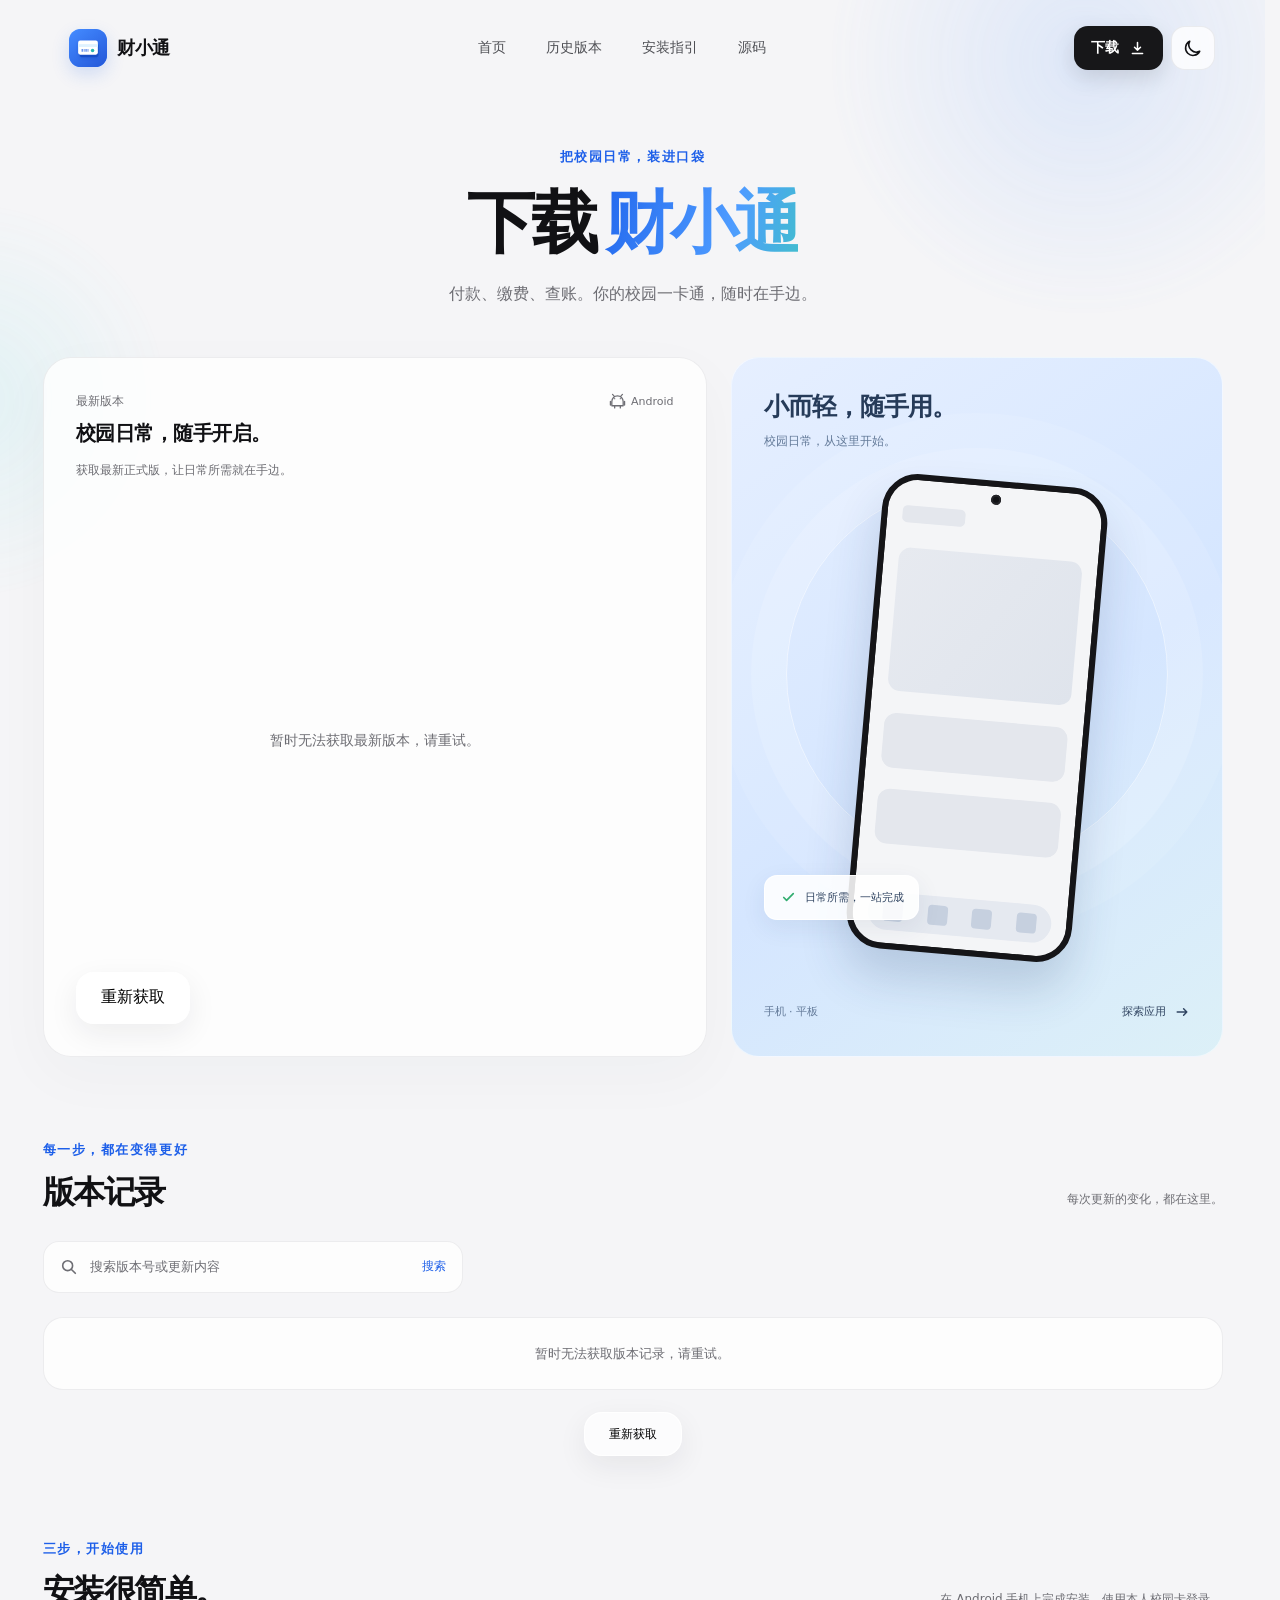
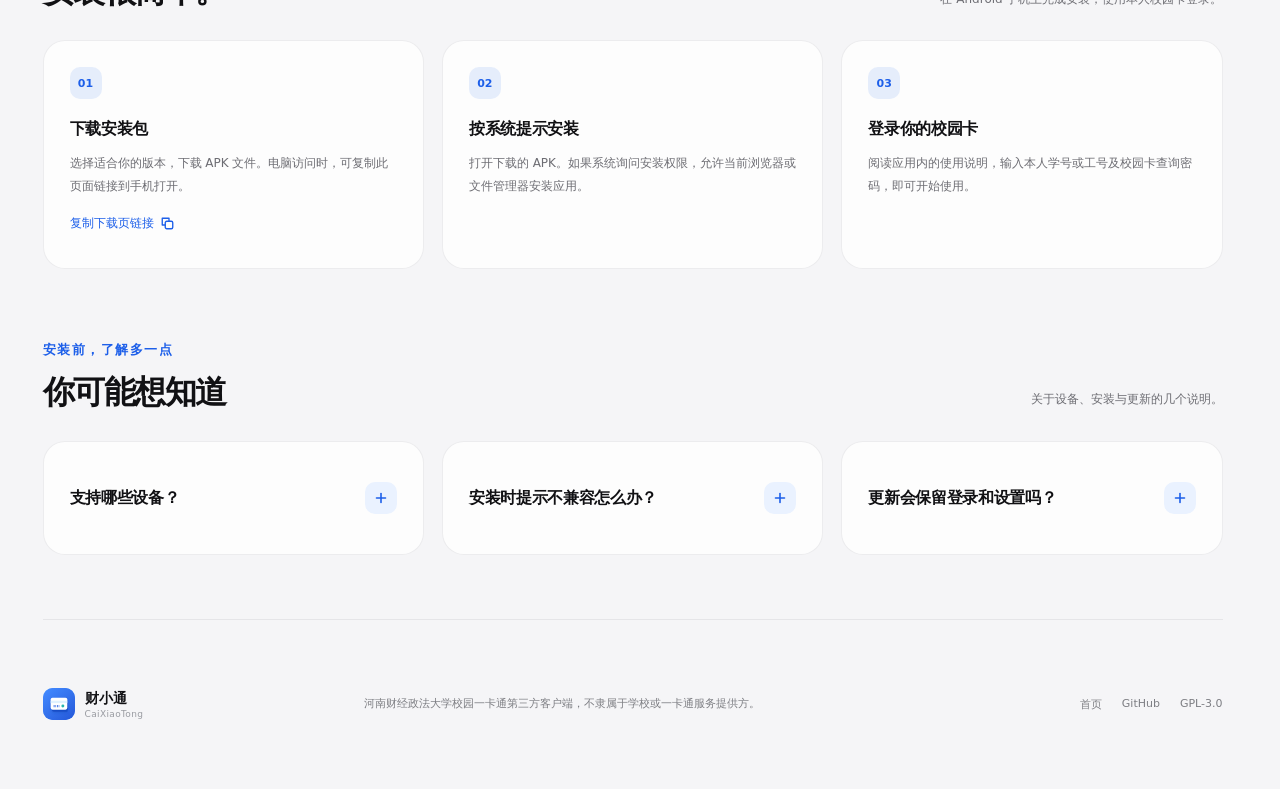
==== download.html @ ae25d536 "feat(website): 添加正式版下载页与版本记录并完善页面过渡" ====
<!doctype html>
<html lang="zh-CN">
<head>
  <meta charset="UTF-8">
  <meta name="viewport" content="width=device-width, initial-scale=1.0">
  <meta name="theme-color" content="#f5f5f7">
  <meta name="description" content="下载财小通 Android 客户端，查看最新版本、更新说明与历史安装包。">
  <meta name="release-api" content="https://api.303889.xyz">
  <title>下载财小通 · 校园生活，一触即达</title>
  <link rel="icon" href="assets/logo.svg" type="image/svg+xml">
  <script src="site-theme.js"></script>
  <link rel="stylesheet" href="styles.css">
  <link rel="stylesheet" href="download.css">
  <script src="media-ready.js" defer></script>
  <script src="script.js" defer></script>
  <script src="download.js" defer></script>
</head>
<body class="download-page">
  <a class="skip-link" href="#main">跳到主要内容</a>
  <div class="ambient" aria-hidden="true"><span class="ambient__orb ambient__orb--blue"></span><span class="ambient__orb ambient__orb--cyan"></span></div>
  <header class="site-header" data-header>
    <div class="nav-backdrop" data-nav-backdrop aria-hidden="true"></div>
    <nav class="nav shell" aria-label="主导航">
      <a class="brand" href="index.html" aria-label="财小通首页"><span class="media-logo" style="--logo-size: 38px"><img data-media-image src="assets/logo.svg" width="38" height="38" alt=""></span><span>财小通</span></a>
      <div class="nav__links" id="nav-links" aria-label="页面导航">
        <a href="index.html">首页</a>
        <a href="#history">历史版本</a>
        <a href="#install">安装指引</a>
        <a href="https://github.com/Mercury000/HUEL-yktwx" target="_blank" rel="noreferrer">源码</a>
      </div>
      <div class="nav__actions">
        <a class="button button--compact button--dark" href="#latest" aria-current="page">下载<svg viewBox="0 0 20 20" aria-hidden="true"><path d="M10 3v9m0 0 3.5-3.5M10 12 6.5 8.5M4 16h12"/></svg></a>
        <button class="theme-toggle" type="button" data-site-theme aria-label="切换深色模式" title="切换深色模式"><svg class="theme-toggle__moon" viewBox="0 0 24 24" aria-hidden="true"><path d="M20.2 15.2A8.5 8.5 0 0 1 8.8 3.8 8.5 8.5 0 1 0 20.2 15.2Z"/></svg><svg class="theme-toggle__sun" viewBox="0 0 24 24" aria-hidden="true"><circle cx="12" cy="12" r="4"/><path d="M12 2v2m0 16v2M2 12h2m16 0h2M5 5l1.4 1.4m11.2 11.2L19 19M5 19l1.4-1.4M17.6 6.4 19 5"/></svg></button>
        <button class="nav__toggle" type="button" aria-label="打开导航" aria-expanded="false" aria-controls="nav-links" data-nav-toggle><svg viewBox="0 0 24 24" aria-hidden="true"><path class="nav__toggle-line nav__toggle-line--top" d="M5 8h14"/><path class="nav__toggle-line nav__toggle-line--bottom" d="M5 16h14"/></svg></button>
      </div>
    </nav>
  </header>
  <main class="shell download-main" id="main">
    <section class="download-intro" aria-labelledby="page-title">
      <span class="kicker reveal">把校园日常，装进口袋</span>
      <h1 class="reveal reveal--delay-1" id="page-title">下载<span>财小通</span></h1>
      <p class="reveal reveal--delay-2">付款、缴费、查账。你的校园一卡通，随时在手边。</p>
    </section>
    <section class="download-hero" id="latest" aria-label="最新版本下载">
      <div class="release-card reveal reveal--delay-3">
        <div class="release-card__heading"><div><span class="section-label">最新版本</span><h2>校园日常，随手开启。</h2></div><span class="platform-label"><svg viewBox="0 0 24 24" aria-hidden="true"><path d="m7 4-2-2m12 2 2-2M4 12a8 8 0 0 1 16 0v6H4zM8 18v3m8-3v3M2 12v5m20-5v5"/><path d="M8 8h.01M16 8h.01"/></svg>Android</span></div>
        <p class="release-intro">获取最新正式版，让日常所需就在手边。</p>
        <div data-latest-state class="release-state" role="status"><span class="loading-dot" aria-hidden="true"></span>正在获取最新版本…</div>
        <button class="button button--ghost" type="button" data-latest-retry hidden>重新获取</button>
        <div data-latest-content hidden>
          <div class="release-identity"><img src="assets/logo.svg" width="56" height="56" alt=""><div><h3>财小通 <span data-version></span></h3><p data-release-name></p></div><span class="release-badge" data-release-badge>正式版</span></div>
          <dl class="release-meta"><div><dt>更新日期</dt><dd data-published></dd></div><div><dt>系统要求</dt><dd data-system></dd></div><div><dt>安装包大小</dt><dd data-size></dd></div></dl>
          <div class="asset-picker" data-asset-picker hidden><label for="asset-select">选择安装包</label><select id="asset-select" data-asset-select></select></div>
          <a class="button button--primary download-primary" data-download-link><svg viewBox="0 0 24 24" aria-hidden="true"><path d="M12 3v12m0 0 4.5-4.5M12 15l-4.5-4.5M5 20h14"/></svg><span data-download-label>下载 Android 安装包</span><span class="download-primary__format">APK</span></a>
          <p class="download-filename" data-filename></p>
          <p class="device-hint" data-device-hint hidden></p>
          <details class="package-details"><summary>安装包详情与校验</summary><dl class="package-meta"><div><dt>支持架构</dt><dd data-abis></dd></div><div><dt>应用包名</dt><dd data-package></dd></div><div><dt>SHA-256</dt><dd><code data-sha></code><button class="text-button" type="button" data-copy-sha>复制校验值</button></dd></div></dl></details>
          <details class="latest-notes"><summary>本次更新了什么<span>查看更新说明<svg viewBox="0 0 20 20" aria-hidden="true"><path d="m6 8 4 4 4-4"/></svg></span></summary><div class="release-notes" data-latest-notes></div></details>
        </div>
        <noscript><p>请启用 JavaScript 以获取实时版本和安装包。</p></noscript>
      </div>
      <aside class="download-visual reveal reveal--delay-2" aria-label="财小通应用预览">
        <div class="download-visual__copy"><span>小而轻，随手用。</span><p>校园日常，从这里开始。</p></div>
        <div class="download-phone-wrap"><div class="phone download-phone"><div class="screen-skeleton" aria-hidden="true"><i></i><i></i><i></i><i></i><span><b></b><b></b><b></b><b></b></span></div><div class="phone__speaker" aria-hidden="true"></div><picture data-theme-picture><source media="(prefers-color-scheme: dark)" srcset="assets/payment-dark.webp 480w, assets/payment-dark@2x.webp 960w" sizes="238px"><img data-media-image src="assets/payment-light.webp" srcset="assets/payment-light.webp 480w, assets/payment-light@2x.webp 960w" sizes="238px" width="480" height="1041" alt="财小通付款页面" fetchpriority="high"></picture></div><span class="visual-chip"><svg viewBox="0 0 20 20" aria-hidden="true"><path d="m5 10 3 3 7-7"/></svg>日常所需，一站完成</span></div>
        <div class="download-visual__footer"><span>手机 · 平板</span><a href="index.html#experience">探索应用<svg viewBox="0 0 20 20" aria-hidden="true"><path d="M4 10h12m-4-4 4 4-4 4"/></svg></a></div>
      </aside>
    </section>
    <section class="history-section" id="history" aria-labelledby="history-title">
      <div class="download-section-heading reveal"><div><span class="kicker">每一步，都在变得更好</span><h2 id="history-title">版本记录</h2></div><p>每次更新的变化，都在这里。</p></div>
      <form class="history-toolbar reveal reveal--delay-1" data-search-form role="search" aria-label="搜索历史版本"><div class="history-search"><svg viewBox="0 0 20 20" aria-hidden="true"><circle cx="8.5" cy="8.5" r="5.5"/><path d="m13 13 4 4"/></svg><input type="search" name="q" data-search maxlength="100" aria-label="搜索版本号或更新内容" placeholder="搜索版本号或更新内容" autocomplete="off"><button class="text-button" type="submit">搜索</button></div><span class="history-caption" data-history-total></span></form>
      <p class="history-status" data-history-status role="status">正在获取版本记录…</p>
      <div class="release-list" data-release-list aria-busy="true"></div>
      <div class="history-actions"><button class="button button--ghost" type="button" data-history-retry hidden>重新获取</button><button class="button button--ghost" type="button" data-load-more hidden>加载更多版本<svg viewBox="0 0 20 20" aria-hidden="true"><path d="m6 8 4 4 4-4"/></svg></button></div>
    </section>
    <section class="install-section" id="install" aria-labelledby="install-title">
      <div class="download-section-heading reveal"><div><span class="kicker">三步，开始使用</span><h2 id="install-title">安装很简单。</h2></div><p>在 Android 手机上完成安装，使用本人校园卡登录。</p></div>
      <div class="install-grid"><article class="reveal"><span class="step-number">01</span><h3>下载安装包</h3><p>选择适合你的版本，下载 APK 文件。电脑访问时，可复制此页面链接到手机打开。</p><button class="text-button" type="button" data-copy-page>复制下载页链接<svg viewBox="0 0 20 20" aria-hidden="true"><rect x="7" y="7" width="10" height="10" rx="2"/><path d="M12 7V3H3v9h4"/></svg></button></article><article class="reveal reveal--delay-1"><span class="step-number">02</span><h3>按系统提示安装</h3><p>打开下载的 APK。如果系统询问安装权限，允许当前浏览器或文件管理器安装应用。</p></article><article class="reveal reveal--delay-2"><span class="step-number">03</span><h3>登录你的校园卡</h3><p>阅读应用内的使用说明，输入本人学号或工号及校园卡查询密码，即可开始使用。</p></article></div>
    </section>
    <section class="faq-section" aria-labelledby="faq-title">
      <div class="download-section-heading reveal"><div><span class="kicker">安装前，了解多一点</span><h2 id="faq-title">你可能想知道</h2></div><p>关于设备、安装与更新的几个说明。</p></div>
      <div class="faq-list">
        <details><summary><span>支持哪些设备？</span><svg viewBox="0 0 20 20" aria-hidden="true"><path d="M5 10h10"/><path class="faq-plus" d="M10 5v10"/></svg></summary><p>财小通支持 Android 手机和平板。请确认设备满足下载卡片中的系统要求；iPhone 和 iPad 无法安装 APK。</p></details>
        <details><summary><span>安装时提示不兼容怎么办？</span><svg viewBox="0 0 20 20" aria-hidden="true"><path d="M5 10h10"/><path class="faq-plus" d="M10 5v10"/></svg></summary><p>检查手机的 Android 版本是否达到安装包的系统要求。多个安装包时，也需要选择支持设备架构的文件。</p></details>
        <details><summary><span>更新会保留登录和设置吗？</span><svg viewBox="0 0 20 20" aria-hidden="true"><path d="M5 10h10"/><path class="faq-plus" d="M10 5v10"/></svg></summary><p>使用相同包名、相同签名的新版安装包覆盖安装，通常会保留应用数据。安装旧版本可能被系统阻止，建议优先使用最新版；卸载会清除本机应用数据。</p></details>
      </div>
    </section>
    <p class="download-feedback" data-feedback role="status" aria-live="polite"></p>
  </main>
  <footer class="footer shell"><div class="footer__brand"><span class="media-logo" style="--logo-size: 32px"><img data-media-image src="assets/logo.svg" width="32" height="32" alt=""></span><div><strong>财小通</strong><small>CaiXiaoTong</small></div></div><p>河南财经政法大学校园一卡通第三方客户端，不隶属于学校或一卡通服务提供方。</p><div class="footer__links"><a href="index.html">首页</a><a href="https://github.com/Mercury000/HUEL-yktwx">GitHub</a><a href="https://github.com/Mercury000/HUEL-yktwx/blob/main/LICENSE">GPL-3.0</a></div></footer>
</body>
</html>
---- styles.css ----
:root {
  color-scheme: light;
  --blue: #3482ff;
  --blue-deep: #1d5fe9;
  --cyan: #58d5e7;
  --ink: #111114;
  --muted: #6d6d73;
  --surface: rgba(255, 255, 255, 0.78);
  --line: rgba(20, 24, 34, 0.07);
  --page: #f5f5f7;
  --ease: cubic-bezier(.16, 1, .3, 1);
  --spring: cubic-bezier(.34, 1.56, .64, 1);
}

* { box-sizing: border-box; }
html { scroll-behavior: smooth; scroll-padding-top: 100px; overflow-x: clip; scrollbar-gutter: stable; }
body {
  margin: 0;
  min-width: 320px;
  overflow-x: clip;
  -webkit-text-size-adjust: 100%;
  text-size-adjust: 100%;
  background: var(--page);
  color: var(--ink);
  font-family: "MiSans", "HarmonyOS Sans SC", "PingFang SC", "Microsoft YaHei", system-ui, sans-serif;
  -webkit-font-smoothing: antialiased;
}
button, a { -webkit-tap-highlight-color: transparent; }
a { color: inherit; text-decoration: none; }
img { display: block; max-width: 100%; }
[data-media-image] { opacity: 0; }
[data-media-image].is-ready { opacity: 1; transition: opacity .22s ease-out; }
.media-logo { position: relative; display: block; flex: 0 0 auto; width: var(--logo-size); height: var(--logo-size); border-radius: 30%; background: linear-gradient(145deg, #62a4ff, #2565ec); }
.media-logo::before { content: ""; position: absolute; inset: 29% 20%; border-radius: 14%; background: #ffffffc9; }
.media-logo img { position: relative; width: 100%; height: 100%; border-radius: inherit; }
.screen-skeleton { position: absolute; inset: 0; display: flex; flex-direction: column; gap: 5%; padding: 12% 7% 6%; background: #f4f5f7; pointer-events: none; }
.screen-skeleton > i { flex: 0 0 13%; border-radius: 12px; background: #e4e7ed; }
.screen-skeleton > i:first-child { flex-basis: 4%; width: 34%; margin-bottom: 2%; border-radius: 5px; }
.screen-skeleton > i:nth-child(2) { flex-basis: 34%; background: linear-gradient(125deg, #e7eaf0, #dfe4ec); }
.screen-skeleton > span { display: flex; align-items: center; justify-content: space-around; flex: 0 0 7%; gap: 8%; margin-top: auto; padding: 5%; border-radius: 999px; background: #e5e9f0; }
.screen-skeleton b { display: block; width: 12%; aspect-ratio: 1; border-radius: 4px; background: #c6d0df; }
.phone img, .phone picture, .theme-preview > img { position: relative; }
.theme-preview { overflow: hidden; }
.theme-preview > .screen-skeleton { inset: 5px; border-radius: 22px; }
svg { fill: none; stroke: currentColor; stroke-width: 1.8; stroke-linecap: round; stroke-linejoin: round; }
:focus-visible { outline: 3px solid rgba(52,130,255,.38); outline-offset: 4px; }

.skip-link {
  position: fixed;
  top: 10px;
  left: 10px;
  z-index: 1000;
  padding: 10px 16px;
  border-radius: 14px;
  background: #111;
  color: #fff;
  transform: translateY(-160%);
  transition: transform .25s var(--ease);
}
.skip-link:focus { transform: translateY(0); }
.shell { width: min(1180px, calc(100% - 48px)); margin-inline: auto; }

.ambient { position: absolute; inset: 0 0 auto; height: 900px; overflow: hidden; pointer-events: none; }
.ambient__orb { position: absolute; border-radius: 50%; filter: blur(4px); opacity: .7; }
.ambient__orb--blue { width: 540px; height: 540px; top: -210px; right: -90px; background: radial-gradient(circle, rgba(107,163,255,.24), transparent 68%); }
.ambient__orb--cyan { width: 420px; height: 420px; top: 190px; left: -240px; background: radial-gradient(circle, rgba(84,218,225,.17), transparent 68%); }

.site-header { position: fixed; top: 0; left: 0; right: 0; z-index: 50; transition: padding .35s var(--ease); }
.nav {
  position: relative;
  height: 72px;
  display: flex;
  align-items: center;
  justify-content: space-between;
  gap: 24px;
  margin-top: 12px;
  padding: 0 14px 0 18px;
  border: 1px solid transparent;
  border-radius: 26px;
  transition: height .35s var(--ease), background .35s, border-color .35s, box-shadow .35s, backdrop-filter .35s;
}
.site-header.is-scrolled .nav {
  height: 62px;
  background: rgba(250,250,252,.76);
  border-color: rgba(255,255,255,.72);
  box-shadow: 0 12px 40px rgba(26,33,48,.08);
  backdrop-filter: blur(24px) saturate(150%);
  -webkit-backdrop-filter: blur(24px) saturate(150%);
}
.brand { display: flex; align-items: center; gap: 10px; font-weight: 720; font-size: 18px; letter-spacing: -.02em; }
.brand img { border-radius: 12px; box-shadow: 0 7px 18px rgba(33,101,232,.18); }
.nav__links { display: flex; align-items: center; gap: 8px; margin-inline: auto; color: #4f5055; font-size: 14px; }
.nav__links a { display: flex; align-items: center; justify-content: center; min-height: 44px; padding-inline: 16px; border-radius: 14px; }
.nav__actions { display: flex; align-items: center; gap: 8px; flex-shrink: 0; }
.nav__links a { position: relative; transition: color .25s; }
.nav__links a::after { content: ""; position: absolute; left: 50%; right: 50%; bottom: 3px; height: 2px; border-radius: 2px; background: var(--blue); transition: left .3s var(--ease), right .3s var(--ease); }
.nav__links a:hover { color: var(--ink); }
.nav__links a:hover::after { left: 16px; right: 16px; }
.nav__toggle { display: none; }
.theme-toggle { flex: 0 0 44px; width: 44px; height: 44px; display: grid; place-items: center; padding: 0; border: 1px solid var(--line); border-radius: 14px; color: var(--ink); background: var(--surface); cursor: pointer; }
.theme-toggle svg { grid-area: 1 / 1; width: 21px; height: 21px; }
.theme-toggle__sun { display: none; }
[data-theme="dark"] .theme-toggle__moon { display: none; }
[data-theme="dark"] .theme-toggle__sun { display: block; }
.nav-backdrop { display: none; }

.button {
  display: inline-flex;
  align-items: center;
  justify-content: center;
  gap: 10px;
  min-height: 52px;
  padding: 0 24px;
  border: 0;
  border-radius: 18px;
  font-size: 15px;
  font-weight: 650;
  transition: transform .35s var(--spring), box-shadow .35s var(--ease), background .25s;
}
.button:hover { transform: translateY(-2px) scale(1.015); }
.button:active { transform: scale(.97); transition-duration: .12s; }
.button svg { width: 21px; height: 21px; }
.button--compact { min-height: 44px; padding: 0 17px; border-radius: 14px; font-size: 14px; }
.button--compact svg { width: 17px; height: 17px; }
.button--dark { background: #171719; color: #fff; box-shadow: 0 8px 22px rgba(0,0,0,.12); }
.button--primary { background: linear-gradient(135deg, #4a91ff, #2566ed); color: #fff; box-shadow: 0 14px 32px rgba(45,112,240,.28); }
.button--primary:hover { box-shadow: 0 18px 38px rgba(45,112,240,.36); }
.button--ghost { background: rgba(255,255,255,.72); border: 1px solid rgba(255,255,255,.9); box-shadow: 0 10px 30px rgba(24,31,44,.07); }
.button--light { background: #fff; color: #161719; box-shadow: 0 14px 35px rgba(0,0,0,.18); }

.hero { position: relative; min-height: 760px; padding: 128px 0 60px; display: grid; grid-template-columns: 1fr 1fr; align-items: center; gap: 24px; }
.hero__copy { position: relative; z-index: 2; padding-bottom: 16px; }
.eyebrow { width: fit-content; display: flex; align-items: center; gap: 9px; padding: 9px 13px; border-radius: 999px; background: rgba(255,255,255,.75); border: 1px solid rgba(255,255,255,.95); color: #505157; font-size: 13px; box-shadow: 0 8px 25px rgba(25,35,55,.06); }
.eyebrow__dot { width: 8px; height: 8px; border-radius: 50%; background: #38c878; box-shadow: 0 0 0 4px rgba(56,200,120,.13); }
.hero h1 { margin: 26px 0 26px; font-size: clamp(62px, 6.5vw, 92px); line-height: 1.05; letter-spacing: -.055em; font-weight: 760; }
.hero h1 span { background: linear-gradient(105deg, #2368ee 12%, #4e9cff 55%, #42bdcf); background-clip: text; -webkit-background-clip: text; color: transparent; }
.hero__lead { max-width: 490px; margin: 0; color: var(--muted); font-size: 19px; line-height: 1.7; letter-spacing: -.012em; }
.hero__actions { display: flex; gap: 12px; margin-top: 35px; }
.hero__actions button { font-family: inherit; cursor: pointer; }
.hero__meta { margin: 18px 0 0 4px; color: #747780; font-size: 12px; }
.hero__meta span { margin: 0 7px; color: #a2a5ad; }

html.is-promo-open, html.is-promo-open body { overflow: hidden; }
.promo-dialog { width: min(1080px, calc(100% - 32px), calc((100dvh - 120px) * 16 / 9)); max-width: none; max-height: calc(100dvh - 120px); margin: auto; padding: 0; border: 0; border-radius: 20px; background: #111114; color: #fff; overflow: visible; box-shadow: 0 30px 100px #0005; }
.promo-dialog::backdrop { background: #101522cc; backdrop-filter: blur(10px); -webkit-backdrop-filter: blur(10px); }
.promo-dialog__video { display: block; width: 100%; height: auto; max-height: calc(100dvh - 120px); aspect-ratio: 16 / 9; object-fit: contain; border-radius: inherit; background: #111114; }
.promo-media { position: relative; border-radius: inherit; background: radial-gradient(ellipse at 50% 30%, #263e62, #111722); }
.promo-media::before { content: ""; position: absolute; top: 50%; left: 50%; width: 64px; height: 64px; border: 1px solid #ffffff40; border-radius: 50%; background: #ffffff0a; transform: translate(-50%, -50%); }
.promo-media::after { content: ""; position: absolute; top: 50%; left: 50%; border-block: 10px solid transparent; border-left: 15px solid #ffffff80; transform: translate(-35%, -50%); pointer-events: none; }
.promo-media:has(.is-ready)::after { display: none; }
.promo-dialog__video { position: relative; opacity: 0; }
.promo-dialog__video.is-ready { opacity: 1; transition: opacity .22s ease-out; }
.promo-dialog__close { position: absolute; top: -54px; right: 0; display: grid; place-items: center; width: 44px; height: 44px; padding: 0; border: 1px solid #ffffff55; border-radius: 50%; background: #ffffff18; color: #fff; cursor: pointer; }
.promo-dialog__close:hover { background: #ffffff30; }
.promo-dialog__close svg { width: 22px; height: 22px; }

.hero__visual { position: relative; height: 580px; display: grid; place-items: center; perspective: 1200px; }
.halo { position: absolute; width: 590px; height: 590px; border-radius: 50%; background: radial-gradient(circle at 43% 42%, rgba(255,255,255,.95) 0 16%, rgba(111,169,255,.35) 46%, rgba(101,211,221,.12) 62%, transparent 72%); filter: blur(2px); animation: halo-breathe 6s ease-in-out infinite; }
.phone { position: relative; overflow: hidden; background: #070708; border: 7px solid #151518; border-radius: 43px; box-shadow: 0 34px 80px rgba(25,39,70,.24), inset 0 0 0 1px rgba(255,255,255,.15); }
.phone::before { content: ""; position: absolute; inset: 0; z-index: 3; border-radius: 35px; box-shadow: inset 0 0 0 1px rgba(255,255,255,.08); pointer-events: none; }
.phone__speaker { position: absolute; top: 8px; left: 50%; z-index: 5; width: 10px; height: 10px; transform: translateX(-50%); border-radius: 50%; background: #111115; box-shadow: inset 0 0 0 2px #242428; }
.phone img { width: 100%; height: auto; aspect-ratio: 411 / 891; object-fit: contain; }
.phone picture { display: block; }
.phone video { display: block; width: 100%; height: auto; aspect-ratio: 411 / 891; object-fit: contain; background: #f6f6f6; }
.phone .screen-overlay { position: absolute; inset: 0; width: 100%; height: 100%; object-fit: contain; pointer-events: none; }
canvas.screen-overlay { will-change: transform; }
.phone__shine { position: absolute; inset: -15% 35% -15% -40%; z-index: 4; background: linear-gradient(105deg, transparent 35%, rgba(255,255,255,.12), transparent 62%); transform: translateX(-120%); animation: screen-shine 7s ease-in-out infinite 1.5s; pointer-events: none; }
.phone--hero { z-index: 2; width: 266px; height: auto; transform: rotate(4deg); transition: transform .35s var(--ease); }
@media (hover: hover) and (pointer: fine) {
  .hero__visual:hover .phone--hero { transform: rotate(3deg) translateY(-5px); }
}

.float-chip { position: absolute; z-index: 4; display: flex; align-items: center; gap: 11px; min-width: 174px; padding: 12px 15px 12px 12px; border-radius: 21px; background: rgba(255,255,255,.78); border: 1px solid rgba(255,255,255,.9); box-shadow: 0 18px 45px rgba(31,46,75,.13); backdrop-filter: blur(18px); -webkit-backdrop-filter: blur(18px); animation: float 5s ease-in-out infinite; }
.float-chip--top { top: 90px; right: 0; }
.float-chip--bottom { bottom: 80px; left: 0; animation-delay: -2.4s; }
.float-chip__icon { width: 39px; height: 39px; display: grid; place-items: center; flex: 0 0 auto; border-radius: 14px; }
.float-chip__icon svg { width: 22px; height: 22px; stroke-width: 2.2; }
.float-chip__icon--blue { color: #2675f3; background: #e8f1ff; }
.float-chip__icon--green { color: #23ad68; background: #e6f8ef; }
.float-chip small, .float-chip strong { display: block; }
.float-chip small { color: #8a8b90; font-size: 10px; margin-bottom: 2px; }
.float-chip strong { font-size: 13px; }

.section { padding-top: 96px; padding-bottom: 96px; }
.section-heading { display: grid; grid-template-columns: 1fr 1fr; align-items: end; margin-bottom: 55px; }
.section-heading .kicker { grid-column: 1 / -1; }
.section-heading h2, .showcase h2, .detail-row h2, .cta h2 { margin: 15px 0 0; font-size: clamp(38px, 4.5vw, 60px); line-height: 1.15; letter-spacing: -.045em; font-weight: 730; }
.section-heading p { max-width: 430px; justify-self: end; margin: 0 0 5px; color: var(--muted); font-size: 17px; line-height: 1.8; }
.kicker { display: block; color: var(--blue-deep); font-size: 13px; font-weight: 750; letter-spacing: .12em; text-transform: uppercase; }

.feature-grid { display: grid; grid-template-columns: repeat(4, minmax(0, 1fr)); gap: 16px; }
.feature-card { position: relative; min-height: 310px; overflow: hidden; display: flex; flex-direction: column; justify-content: space-between; gap: 24px; padding: 24px; border-radius: 28px; border: 1px solid rgba(255,255,255,.9); background: rgba(255,255,255,.68); box-shadow: 0 16px 50px rgba(31,38,52,.055); transition: transform .5s var(--ease), box-shadow .5s var(--ease), background .5s; }
.feature-card:hover { transform: translateY(-7px); background: rgba(255,255,255,.9); box-shadow: 0 28px 65px rgba(31,38,52,.1); }
.feature-card__index { display: none; }
.feature-card h3 { margin: 0 0 12px; font-size: 22px; letter-spacing: -.045em; }
.feature-card p { max-width: 405px; margin: 0; color: var(--muted); font-size: 14px; line-height: 1.75; }
.feature-motion { flex-shrink: 0; display: grid; grid-template-columns: minmax(0, 1fr); place-items: center; width: 100%; height: 124px; border-radius: 18px; background: #eaf2ff; }
.feature-motion svg { display: block; width: 100%; max-width: 200px; height: 124px; stroke-width: 2; }
.feature-motion--bill { background: #e9f7f5; }
.feature-motion--hall { background: #fff3e5; }
.feature-motion--secure { background: #f0ecff; }
.feature-motion .demo-paper { fill: #fff; stroke: #ffffff; }
.feature-motion .demo-muted { stroke: #d5dce8; stroke-width: 4; }
.feature-motion .demo-barcode { stroke: #405476; stroke-width: 2.5; stroke-linecap: butt; }
.feature-motion .demo-code { stroke: #405476; stroke-width: 2.5; stroke-linejoin: miter; }
.feature-motion .demo-pixels { stroke: #405476; stroke-width: 3; stroke-linecap: square; }
.demo-qr { transform-box: fill-box; transform-origin: center; animation: code-present 5s var(--ease) infinite; }
.feature-motion .demo-scan-corners { stroke: #96b7f0; stroke-width: 1.5; }
.feature-motion .demo-scan { stroke: #438aff; stroke-width: 2; animation: code-scan 5s ease-in-out infinite; }
.feature-motion .demo-tap { stroke: #5c98f8; opacity: 0; transform-box: fill-box; transform-origin: center; animation: code-tap 5s ease-out infinite; }
.demo-payment-check { opacity: 0; animation: demo-confirm 5s ease-in-out infinite; }
.demo-payment-check circle, .demo-charge-check circle { fill: #e1f7ec; stroke: #fff; stroke-width: 3; }
.demo-payment-check path, .demo-charge-check path { stroke: #32b47d; stroke-width: 2.5; }
.feature-motion .demo-chart-grid { stroke: #e8f1f1; stroke-width: 1; }
.demo-bars rect { fill: #95ddd3; stroke: none; transform-box: fill-box; transform-origin: center bottom; animation: bill-bars 5.6s ease-in-out infinite; animation-delay: calc(var(--bar) * -0.16s); }
.demo-bars rect:nth-child(4) { fill: #2bb3a4; }
.feature-motion .demo-trend { stroke: #149d90; stroke-width: 2.5; stroke-dasharray: 100; animation: bill-trend 5.6s ease-in-out infinite; }
.demo-trend-dot { fill: #149d90; stroke: #fff; stroke-width: 2; animation: bill-dot 5.6s ease-in-out infinite; }
.feature-motion .demo-charge-track { stroke: #fff0d9; stroke-width: 5; }
.feature-motion .demo-charge-ring { stroke: #f5ac4b; stroke-width: 5; stroke-dasharray: 100; transform: rotate(-90deg); transform-origin: 100px 61px; animation: charge-progress 5.8s ease-in-out infinite; }
.feature-motion .demo-bolt { fill: #f7b956; stroke: #f7b956; stroke-width: 1; animation: charge-bolt 5.8s ease-in-out infinite; }
.feature-motion .demo-charge-base { stroke: #edf0f4; stroke-width: 5; }
.feature-motion .demo-charge-fill { stroke: #5dc699; stroke-width: 5; stroke-dasharray: 100; animation: charge-progress 5.8s ease-in-out infinite; }
.demo-charge-check { opacity: 0; animation: demo-confirm 5.8s ease-in-out infinite; }
.feature-motion .demo-password { fill: #f0ecfb; stroke: none; }
.demo-password-dots { fill: #b6a5e4; stroke: none; }
.demo-lock-halo { fill: #eee8ff; stroke: none; transform-box: fill-box; transform-origin: center; animation: secure-halo 5.4s ease-in-out infinite; }
.feature-motion .demo-lock-shackle { stroke: #8b70da; stroke-width: 4; }
.demo-lock-body { fill: #8b70da; stroke: none; }
.feature-motion .demo-keyhole { stroke: #fff; stroke-width: 3; }
.demo-lock { transform-origin: 100px 80px; animation: secure-lock 5.4s ease-in-out infinite; }
.demo-secure-dot { fill: #8b70da; stroke: none; opacity: 0; animation: secure-transfer 5.4s ease-in-out infinite; animation-delay: calc(var(--dot) * .17s); }
.feature-card .feature-motion * { animation-play-state: paused; }
.feature-card.is-animated .feature-motion * { animation-play-state: running; }

@keyframes code-present { 0%,15%,85%,100% { transform: scale(1); } 30%,65% { transform: scale(1.12); } }
@keyframes code-scan { 0%,20% { opacity: 0; transform: translateY(0); } 30% { opacity: .9; } 60% { opacity: .9; transform: translateY(40px); } 70%,100% { opacity: 0; transform: translateY(40px); } }
@keyframes code-tap { 0%,15%,45%,100% { opacity: 0; transform: scale(.5); } 22% { opacity: .8; transform: scale(.6); } 40% { opacity: 0; transform: scale(1.7); } }
@keyframes demo-confirm { 0%,58%,100% { opacity: 0; } 68%,85% { opacity: 1; } }
@keyframes bill-bars { 0%,100% { transform: scaleY(.65); } 35%,70% { transform: scaleY(1); } }
@keyframes bill-trend { 0%,8%,100% { stroke-dashoffset: 100; opacity: 0; } 18% { opacity: 1; } 52%,80% { stroke-dashoffset: 0; opacity: 1; } 95% { stroke-dashoffset: 0; opacity: 0; } }
@keyframes bill-dot { 0%,42%,100% { opacity: 0; } 54%,80% { opacity: 1; } }
@keyframes charge-progress { 0%,8%,100% { stroke-dashoffset: 100; } 60%,86% { stroke-dashoffset: 0; } }
@keyframes charge-bolt { 0%,100% { opacity: .55; } 40%,85% { opacity: 1; } }
@keyframes secure-transfer { 0%,12% { opacity: 0; transform: translateY(0); } 20% { opacity: 1; transform: translateY(0); } 45% { opacity: 0; transform: translateY(34px); } 100% { opacity: 0; transform: translateY(34px); } }
@keyframes secure-halo { 0%,100% { transform: scale(.86); opacity: .5; } 52%,75% { transform: scale(1.15); opacity: 1; } }
@keyframes secure-lock { 0%,40%,100% { transform: scale(1); } 52% { transform: scale(1.06); } 68% { transform: scale(1); } }


.showcase { overflow: hidden; padding: 72px 0; background: #eaf2ff; }
.showcase__inner { display: grid; grid-template-columns: 1fr 1fr; gap: 40px; align-items: center; min-height: 620px; }
.showcase__copy { position: relative; z-index: 2; }
.showcase__heading, .showcase-tabs, .showcase-description { position: relative; z-index: 2; }
.showcase__copy p { max-width: 450px; margin: 28px 0 35px; color: #667084; font-size: 17px; line-height: 1.8; }
.showcase-tabs { width: fit-content; display: flex; gap: 5px; padding: 6px; border-radius: 19px; background: rgba(255,255,255,.6); box-shadow: inset 0 0 0 1px rgba(255,255,255,.8); }
.showcase-tab { position: relative; min-width: 64px; height: 41px; padding: 0 14px; border: 0; border-radius: 14px; background: transparent; color: #6e7684; font: inherit; font-size: 13px; cursor: pointer; transition: background .35s var(--ease), color .35s, box-shadow .35s, transform .25s var(--spring); }
.showcase-tab:active { transform: scale(.93); }
.showcase-tab.is-active { color: #1d62dd; background: #fff; box-shadow: 0 7px 18px rgba(39,78,145,.12); font-weight: 700; }
.showcase-tab { min-height: 44px; }
.showcase-description { min-height: 144px; margin-top: 28px; }
.showcase-description h3 { margin: 0; font-size: 22px; line-height: 1.5; letter-spacing: -.025em; }
.showcase__copy .showcase-description p { margin: 10px 0 16px; font-size: 15px; line-height: 1.8; }
.screen-points { display: flex; flex-wrap: wrap; gap: 8px; margin: 0; padding: 0; list-style: none; }
.screen-points li, .screen-point { padding: 6px 10px; border: 1px solid #cbdcf5; border-radius: 9px; color: #45658e; font: inherit; font-size: 12px; }
.screen-points li:has(.screen-point) { padding: 0; border: 0; }
.screen-point { position: relative; overflow: hidden; background: transparent; cursor: pointer; transition: background .2s, border-color .2s, color .2s; }
.screen-point { min-height: 44px; }
.showcase-actions { display: flex; align-items: center; gap: 12px; }
.showcase-actions .screen-points { flex: 1; }
.showcase-actions .demo-control { flex: 0 0 44px; width: 44px; height: 44px; }
.screen-point:hover { background: #ffffff90; }
.screen-point.is-active { color: #1d62dd; border-color: #a0bde8; background: #ffffff80; }
.screen-point::after { content: ""; position: absolute; bottom: 0; left: 0; width: 100%; height: 2px; background: #4385ef; transform: scaleX(var(--progress, 0)); transform-origin: left; transition: transform .2s linear; }
.demo-control { display: grid; place-items: center; width: 40px; height: 40px; border: 1px solid #fff9; border-radius: 50%; color: #587195; background: #ffffffa8; backdrop-filter: blur(12px); cursor: pointer; }
.demo-control { min-width: 44px; min-height: 44px; }
.demo-control:hover { background: #fff; }
.demo-control svg { width: 16px; height: 16px; }
.theme-preview video { display: block; width: 100%; height: auto; aspect-ratio: 411 / 891; border-radius: 22px; }
.theme-device-tabs { display: inline-flex; gap: 4px; margin-top: 22px; padding: 4px; border: 1px solid var(--line); border-radius: 18px; background: var(--surface); }
.theme-device-tabs button { display: inline-flex; align-items: center; justify-content: center; gap: 7px; min-width: 94px; min-height: 44px; padding: 0 15px; border: 0; border-radius: 13px; background: transparent; color: var(--muted); font: inherit; font-size: 13px; cursor: pointer; transition: background .2s, color .2s; }
.theme-device-tabs button[aria-pressed="true"] { background: rgba(52, 130, 255, .1); color: var(--blue-deep); }
.theme-device-tabs button:hover { color: var(--blue-deep); }
.theme-device-tabs svg { width: 18px; height: 18px; }
.theme-options { display: grid; justify-items: start; gap: 10px; margin-top: 26px; }
.theme-device-tabs + .theme-options { margin-top: 14px; }
.theme-toggles { align-content: start; }
.theme-option.theme-options-opener, .theme-options-heading { display: none; }
.theme-toggles { display: flex; flex-wrap: wrap; gap: 10px; }
.theme-option {
  position: relative;
  display: inline-flex;
  align-items: center;
  justify-content: center;
  gap: 8px;
  min-height: 46px;
  padding: 0 16px;
  overflow: hidden;
  border: 1px solid var(--line);
  border-radius: 16px;
  background: var(--surface);
  color: var(--muted);
  font: inherit;
  font-size: 13px;
  white-space: nowrap;
  cursor: pointer;
  box-shadow: 0 4px 12px rgba(25, 35, 55, .025);
  transition: color .2s, background .2s, border-color .2s, opacity .2s;
}
.theme-option svg { flex: 0 0 18px; width: 18px; height: 18px; }
.theme-option:hover { color: var(--ink); border-color: rgba(52, 130, 255, .25); }
.theme-option[aria-pressed="true"] { color: var(--blue-deep); border-color: rgba(52, 130, 255, .3); background: rgba(52, 130, 255, .08); }
.theme-option:disabled { opacity: .4; cursor: default; border-color: var(--line); background: var(--surface); color: var(--muted); }
.theme-option::after, .theme-back::after { content: ""; position: absolute; bottom: 0; left: 0; width: 100%; height: 2px; background: var(--blue); transform: scaleX(var(--progress, 0)); transform-origin: left; transition: transform .2s linear; }
.theme-back { position: relative; display: inline-flex; align-items: center; gap: 7px; min-height: 44px; padding: 0 2px; border: 0; background: none; color: var(--blue-deep); font: inherit; font-size: 13px; cursor: pointer; }
.theme-back svg { width: 18px; height: 18px; transition: transform .2s var(--ease); }
.theme-back:hover svg { transform: translateX(-3px); }
.theme-extra-actions { display: flex; align-items: center; gap: 10px; }
.theme-controls { position: absolute; right: 18px; bottom: 18px; z-index: 4; }
[hidden] { display: none !important; }
.showcase__stage { position: relative; z-index: 0; height: 620px; display: grid; place-items: center; }
.showcase__stage::before { content: ""; position: absolute; width: 540px; height: 540px; border-radius: 50%; background: radial-gradient(circle at 35% 30%, #fff, #cddfff 55%, #b5d1ff 100%); box-shadow: 0 55px 100px rgba(47,94,169,.16); }
.halo, .float-chip, .showcase__stage::before, .stage-orbit { pointer-events: none; }
.phone--showcase { z-index: 3; width: 268px; height: auto; transform: rotate(-3deg); }
.stage-orbit { position: absolute; z-index: 1; border: 1px solid rgba(44,102,201,.11); border-radius: 50%; }
.stage-orbit--one { width: 650px; height: 320px; transform: rotate(28deg); }
.stage-orbit--two { width: 580px; height: 580px; transform: rotate(-10deg); }

.details { padding-bottom: 70px; }
.detail-row { min-height: 500px; display: grid; grid-template-columns: 1fr 1fr; align-items: center; gap: 80px; padding: 40px 0; }
.detail-row--reverse .detail-row__visual { order: 2; }
.detail-row__copy p { max-width: 485px; margin: 25px 0 0; color: var(--muted); font-size: 16px; line-height: 1.9; }
.detail-row__visual { position: relative; height: 460px; display: grid; place-items: center; border-radius: 36px; overflow: hidden; }
.detail-row__visual--theme {
  --theme-glow-blue: rgba(87, 145, 255, .18);
  --theme-glow-cyan: rgba(99, 206, 220, .1);
  --theme-ground: rgba(28, 51, 89, .16);
  background: transparent;
  border-radius: 0;
  isolation: isolate;
}
.detail-row__visual--theme::before {
  content: "";
  position: absolute;
  inset: 0;
  background: radial-gradient(ellipse 44% 48% at 48% 44%, var(--theme-glow-blue), transparent 100%), radial-gradient(ellipse 38% 35% at 62% 62%, var(--theme-glow-cyan), transparent 100%);
  pointer-events: none;
}
.detail-row__visual--theme::after {
  content: "";
  position: absolute;
  bottom: 3%;
  left: 50%;
  width: 46%;
  max-width: 250px;
  height: 24px;
  border-radius: 50%;
  background: radial-gradient(ellipse, var(--theme-ground), transparent 70%);
  filter: blur(6px);
  transform: translateX(-50%);
  pointer-events: none;
}
.detail-row--theme .theme-preview { z-index: 1; }
.theme-preview { position: absolute; width: 190px; margin: 0; padding: 5px; border-radius: 27px; background: #17181b; box-shadow: 0 22px 45px rgba(33,76,143,.18); }
.theme-preview img { width: 100%; height: auto; border-radius: 22px; }
.theme-preview .screen-overlay { position: absolute; inset: 5px; width: calc(100% - 10px); height: calc(100% - 10px); border-radius: 22px; pointer-events: none; }
.detail-row--theme { overflow-anchor: none; }
.detail-row--theme .detail-row__copy { order: 0; max-width: 620px; }
.detail-row--theme .detail-row__copy p { max-width: 600px; }
.detail-row__visual--theme { order: 1; width: 100%; height: 560px; }
.detail-row--theme .theme-preview { width: clamp(150px, 19vw, 220px); }
.detail-row__visual--privacy { background: linear-gradient(145deg, #eee9ff, #f8f5ff); }
.detail-row__visual--privacy > svg { position: relative; z-index: 2; width: 125px; height: 125px; padding: 26px; border-radius: 40px; background: linear-gradient(145deg, #8469eb, #6545d5); color: #fff; stroke-width: 2.8; box-shadow: 0 26px 50px rgba(99,67,210,.28); animation: lock-float 4s ease-in-out infinite; }
.lock-rings { position: absolute; inset: 0; display: grid; place-items: center; }
.lock-rings i { position: absolute; width: 185px; height: 185px; border: 1px solid rgba(111,78,221,.13); border-radius: 50%; animation: ring-pulse 3.6s ease-out infinite; }
.lock-rings i:nth-child(2) { animation-delay: 1.2s; }
.lock-rings i:nth-child(3) { animation-delay: 2.4s; }
.text-link { display: inline-flex; align-items: center; gap: 6px; margin-top: 25px; color: var(--blue-deep); font-size: 14px; font-weight: 700; }
.text-link svg { width: 17px; transition: transform .3s var(--ease); }
.text-link:hover svg { transform: translateX(4px); }

.cta { position: relative; overflow: hidden; min-height: 440px; margin-top: 40px; margin-bottom: 0; padding: 56px 30px; display: flex; flex-direction: column; align-items: center; justify-content: center; text-align: center; border-radius: 36px; background: #15171c; color: #fff; box-shadow: 0 35px 80px rgba(21,33,58,.2); }
.cta__glow { position: absolute; width: 600px; height: 600px; top: -420px; left: 50%; transform: translateX(-50%); border-radius: 50%; background: #347cf3; filter: blur(15px); opacity: .5; }
.cta img, .cta .kicker, .cta h2, .cta p, .cta .button { position: relative; z-index: 2; }
.cta img { margin-bottom: 24px; border-radius: 23px; box-shadow: 0 16px 35px rgba(21,94,224,.32); }
.cta .media-logo { position: relative; z-index: 2; margin-bottom: 24px; border-radius: 23px; }
.cta .media-logo img { margin-bottom: 0; }
.cta .kicker { color: #75a9ff; }
.cta h2 { max-width: 760px; font-size: clamp(40px, 5vw, 66px); }
.cta p { margin: 17px 0 28px; color: #aeb3bf; font-size: 14px; line-height: 1.8; }
.cta p span { margin: 0 5px; }
.download-links { position: relative; z-index: 2; display: flex; flex-wrap: wrap; justify-content: center; gap: 22px; margin-top: 15px; font-size: 12px; color: #bfc6d4; }
.download-links a { display: inline-flex; align-items: center; min-height: 36px; }
.download-links a:hover { color: #fff; }
.getting-started { display: grid; grid-template-columns: repeat(3, minmax(0, 1fr)); gap: 40px; padding-top: 40px; padding-bottom: 64px; }
.getting-started > div { position: relative; padding-left: 42px; }
.step-number { position: absolute; left: 0; top: 0; display: grid; place-items: center; width: 29px; height: 29px; border-radius: 10px; color: var(--blue-deep); background: #e5edfb; font-size: 11px; font-weight: 700; }
.getting-started h3 { margin: 3px 0 10px; font-size: 14px; }
.getting-started p { margin: 0; color: var(--muted); font-size: 12px; line-height: 1.8; }

.footer { min-height: 170px; display: grid; grid-template-columns: .8fr 1.5fr .8fr; align-items: center; gap: 35px; border-top: 1px solid var(--line); color: #7d7e83; font-size: 11px; }
.footer__brand { display: flex; align-items: center; gap: 10px; color: var(--ink); }
.footer__brand img { border-radius: 10px; }
.footer__brand strong, .footer__brand small { display: block; }
.footer__brand strong { font-size: 14px; }
.footer__brand small { margin-top: 1px; color: #999ba1; font-size: 9px; letter-spacing: .04em; }
.footer p { line-height: 1.7; }
.footer__links { justify-self: end; display: flex; gap: 20px; }
.footer__links a { transition: color .2s; }
.footer__links a:hover { color: var(--ink); }

.entrance-ready .hero .reveal, .entrance-ready .download-intro .reveal, .entrance-ready .download-hero > .reveal, .motion-ready .reveal { opacity: 0; }
.reveal--delay-1 { --reveal-delay: .1s; }
.reveal--delay-2 { --reveal-delay: .2s; }
.reveal--delay-3 { --reveal-delay: .3s; }
.reveal--delay-4 { --reveal-delay: .4s; }
.motion-ready .reveal.is-visible { opacity: 1; animation: reveal-in .85s cubic-bezier(.22, .61, .36, 1) var(--reveal-delay, 0s) backwards; }
@keyframes reveal-in { from { opacity: 0; transform: translateY(var(--reveal-distance, 28px)); } to { opacity: 1; transform: translateY(0); } }

@view-transition { navigation: auto; }
.site-header { view-transition-name: site-header; }
::view-transition-old(root) { animation: page-leave .2s ease-out both; }
::view-transition-new(root) { animation: page-arrive .32s var(--ease) both; }
::view-transition-old(site-header), ::view-transition-new(site-header) { animation: none; }
::view-transition-group(site-header) { animation-duration: 0s; }
@keyframes page-leave { to { opacity: 0; } }
@keyframes page-arrive { from { opacity: 0; transform: translateY(10px); } to { opacity: 1; transform: translateY(0); } }

@keyframes halo-breathe { 0%,100% { transform: scale(.96); opacity: .65; } 50% { transform: scale(1.04); opacity: .9; } }
@keyframes float { 0%,100% { transform: translateY(0) rotate(-1deg); } 50% { transform: translateY(-12px) rotate(1deg); } }
@keyframes screen-shine { 0%,72% { transform: translateX(-120%); } 88%,100% { transform: translateX(260%); } }
@keyframes orbit { to { transform: rotate(360deg); } }
@keyframes stretch { 0%,100% { width: 42px; } 50% { width: 72px; } }
@keyframes lock-float { 0%,100% { transform: translateY(0) rotate(-2deg); } 50% { transform: translateY(-10px) rotate(2deg); } }
@keyframes ring-pulse { 0% { transform: scale(.55); opacity: 0; } 35% { opacity: 1; } 100% { transform: scale(1.75); opacity: 0; } }

@media (max-width: 980px) {
  .hero { grid-template-columns: .85fr 1.15fr; }
  .hero__copy, .hero__visual, .showcase__copy, .showcase__stage, .detail-row__copy { min-width: 0; }
  .hero__visual { height: 560px; }
  .halo { width: 100%; height: auto; aspect-ratio: 1; }
  .phone--hero { width: 242px; height: auto; }
  .float-chip { min-width: 150px; gap: 8px; padding: 10px; }
  .section-heading { grid-template-columns: 1fr; gap: 20px; }
  .section-heading p { justify-self: start; }
  .showcase__inner { grid-template-columns: .85fr 1.15fr; }
  .showcase__copy p { overflow-wrap: anywhere; }
  .detail-row { gap: 50px; }
  .feature-grid { grid-template-columns: repeat(2, minmax(0, 1fr)); }
  .theme-preview { width: 168px; }
}

@media (max-width: 760px) {
  html { scroll-padding-top: 84px; }
  .shell { width: min(calc(100% - 32px), 600px); }
  .nav { height: 62px; margin-top: 8px; padding: 0 10px 0 12px; gap: 8px; background: rgba(250,250,252,.9); border-color: rgba(255,255,255,.8); backdrop-filter: blur(20px); -webkit-backdrop-filter: blur(20px); }
  .site-header.is-scrolled .nav { height: 58px; }
  .brand { flex-shrink: 0; gap: 8px; font-size: 17px; }
  .brand img { flex-shrink: 0; width: 36px; height: 36px; }
  .brand .media-logo { width: 36px; height: 36px; }
  .nav__actions { margin-left: auto; }
  .nav__actions .button--compact { min-height: 44px; padding: 0 12px; gap: 8px; }
  .nav-backdrop {
    display: block;
    position: fixed;
    inset: 0;
    z-index: -1;
    background: rgba(25, 35, 55, .14);
    backdrop-filter: blur(4px);
    -webkit-backdrop-filter: blur(4px);
    opacity: 0;
    visibility: hidden;
    pointer-events: none;
    touch-action: none;
    transition: opacity .3s var(--ease), visibility 0s .3s;
  }
  .site-header.is-menu-open .nav-backdrop { opacity: 1; visibility: visible; pointer-events: auto; transition-delay: 0s; }
  .nav__toggle { flex: 0 0 44px; display: grid; place-items: center; width: 44px; height: 44px; padding: 0; border: 0; border-radius: 14px; background: #e9edf4; color: var(--ink); cursor: pointer; transition: transform .25s var(--spring), background .25s, color .25s; }
  .nav__toggle:active { transform: scale(.92); }
  .site-header.is-menu-open .nav__toggle { background: #e0ecff; color: var(--blue-deep); }
  .nav__toggle svg { width: 24px; height: 24px; }
  .nav__toggle-line { transform-box: fill-box; transform-origin: center; transition: transform .35s var(--ease); }
  .site-header.is-menu-open .nav__toggle-line--top { transform: translateY(4px) rotate(45deg); }
  .site-header.is-menu-open .nav__toggle-line--bottom { transform: translateY(-4px) rotate(-45deg); }
  .nav__links {
    display: flex;
    flex-direction: column;
    align-items: stretch;
    position: absolute;
    top: calc(100% + 8px);
    left: 0;
    right: 0;
    margin: 0;
    max-height: calc(100vh - 96px);
    max-height: calc(100dvh - 96px);
    overflow-y: auto;
    overscroll-behavior: contain;
    padding: 8px;
    gap: 4px;
    border: 1px solid rgba(255,255,255,.9);
    border-radius: 22px;
    background: #fafafc;
    box-shadow: 0 20px 50px rgba(26,33,48,.14);
    opacity: 0;
    visibility: hidden;
    pointer-events: none;
    transform: translateY(-10px) scale(.97);
    transform-origin: top right;
    transition: opacity .24s var(--ease), transform .36s var(--ease), visibility 0s .36s;
  }
  .site-header.is-menu-open .nav__links { opacity: 1; visibility: visible; pointer-events: auto; transform: translateY(0) scale(1); transition-delay: 0s; }
  .nav__links a { flex-shrink: 0; display: flex; align-items: center; min-height: 48px; padding: 0 16px; border-radius: 14px; opacity: 0; transform: translateY(-6px); transition: opacity .2s var(--ease), transform .28s var(--ease), background .2s, color .2s; }
  .nav__links a:nth-child(1) { --nav-item: 0; }
  .nav__links a:nth-child(2) { --nav-item: 1; }
  .nav__links a:nth-child(3) { --nav-item: 2; }
  .nav__links a:nth-child(4) { --nav-item: 3; }
  .site-header.is-menu-open .nav__links a { opacity: 1; transform: translateY(0); transition-delay: calc(30ms + var(--nav-item, 0) * 40ms), calc(30ms + var(--nav-item, 0) * 40ms), 0s, 0s; }
  .nav__links a:hover, .nav__links a:focus-visible { background: #eaf2ff; }
  .nav__links a:active { background: #dceaff; color: var(--blue-deep); }
  .nav__links a::after { display: none; }
  .hero { min-height: auto; padding: 108px 0 24px; grid-template-columns: minmax(0, 1fr); gap: 16px; text-align: center; }
  .hero__copy { padding-bottom: 0; }
  .eyebrow { margin-inline: auto; }
  .hero h1 { margin: 21px 0 20px; font-size: clamp(48px, 13vw, 68px); line-height: 1.08; }
  .hero__lead { max-width: 420px; margin-inline: auto; font-size: 16px; }
  .hero__actions { justify-content: center; margin-top: 22px; flex-wrap: wrap; gap: 10px; }
  .hero__meta { margin-left: 0; }
  .hero__visual { width: 100%; max-width: 460px; height: auto; justify-self: center; padding: 18px 0 26px; }
  .phone--hero { width: clamp(190px, 53vw, 242px); transform: rotate(3deg); }
  .float-chip { min-width: 0; gap: 8px; padding: 10px; border-radius: 18px; }
  .float-chip__icon { width: 32px; height: 32px; border-radius: 11px; }
  .float-chip__icon svg { width: 20px; height: 20px; }
  .float-chip--top { top: 18%; right: 0; }
  .float-chip--bottom { bottom: 16%; left: 0; }
  .section { padding-top: 56px; padding-bottom: 56px; }
  .section-heading { gap: 18px; margin-bottom: 32px; }
  .section-heading h2, .showcase h2, .detail-row h2 { font-size: clamp(32px, 9vw, 48px); line-height: 1.18; }
  .section-heading p { font-size: 15px; }
  .feature-grid { grid-template-columns: minmax(0, 1fr); gap: 14px; }
  .feature-card { min-height: 170px; display: grid; grid-template-columns: 100px minmax(0, 1fr); align-items: center; gap: 18px; padding: 20px; border-radius: 24px; }
  .feature-motion { height: 112px; border-radius: 16px; }
  .feature-motion svg { width: 128px; max-width: none; height: 100px; }
  .feature-card__index { display: none; }
  .feature-card h3 { font-size: 20px; margin-bottom: 8px; }
  .feature-card p { font-size: 13px; }
  .showcase { padding: 48px 0 28px; }
  .showcase__inner { min-height: 0; grid-template-columns: minmax(0, 1fr); gap: 24px; text-align: center; }
  .showcase__copy { display: contents; }
  .showcase__heading { grid-row: 1; margin-bottom: 8px; }
  .showcase__heading h2 { font-size: clamp(28px, 7vw, 38px); }
  .showcase__heading .showcase__intro { margin: 12px auto 0; font-size: 14px; }
  .showcase__inner { gap: 12px; }
  .showcase__copy p { margin: 18px auto 22px; font-size: 15px; }
  .showcase-description { grid-row: 4; min-height: 132px; margin-top: 0; }
  .showcase-description h3 { font-size: clamp(16px, 4.5vw, 20px); }
  .showcase__copy .showcase-description p { min-height: 44px; margin: 6px auto 10px; font-size: 13px; line-height: 1.6; }
  .screen-points { justify-content: center; }
  .showcase-tabs { grid-row: 2; width: min(100%, 360px); margin-inline: auto; }
  .showcase-tab { flex: 1; min-width: 0; min-height: 44px; padding: 0 8px; }
  .showcase__stage { grid-row: 3; width: 100%; max-width: 460px; height: clamp(230px, calc(100svh - 320px), 500px); justify-self: center; padding: 0; }
  .showcase-actions { gap: 6px; justify-content: center; }
  .showcase-actions .screen-points { flex: 0 1 auto; flex-wrap: nowrap; gap: 5px; }
  .showcase-actions .screen-point { padding: 6px 7px; font-size: 11px; }
  .showcase__stage::before { width: 100%; height: auto; aspect-ratio: 1; }
  .phone--showcase { width: clamp(102px, calc((100svh - 340px) / 2.17), 220px); height: auto; border-width: 5px; border-radius: 30px; transform: none; }
  .phone--showcase::before { border-radius: 24px; }
  .phone--showcase img, .phone--showcase video, .phone--showcase canvas { border-radius: 24px; }
  .stage-orbit--one { width: 115%; height: 45%; }
  .stage-orbit--two { width: 110%; height: auto; aspect-ratio: 1; }
  .detail-row, .detail-row--reverse { grid-template-columns: minmax(0, 1fr); gap: 30px; min-height: auto; padding: 24px 0 48px; }
  .detail-row--reverse .detail-row__visual { order: 0; }
  .detail-row__visual { height: clamp(340px, 94vw, 440px); border-radius: 30px; }
  .detail-row__visual--privacy { height: 260px; }
  .theme-preview { width: clamp(140px, 40vw, 175px); padding: 4px; border-radius: 22px; }
  .theme-preview img { border-radius: 18px; }
  .theme-preview video { border-radius: 18px; }
  .detail-row--theme .theme-preview .screen-overlay { inset: 3px; width: calc(100% - 6px); height: calc(100% - 6px); border-radius: 17px; }
  .detail-row--theme .theme-preview > .screen-skeleton { inset: 3px; border-radius: 17px; }
  .detail-row--theme { display: flex; flex-direction: column-reverse; padding-bottom: 48px; gap: 18px; }
  .detail-row--theme .detail-row__visual--theme { order: 0; height: clamp(240px, calc(100svh - 430px), 380px); overflow: hidden; }
  .detail-row--theme .detail-row__copy h2 { font-size: clamp(28px, 7vw, 38px); }
  .detail-row--theme .detail-row__copy p { margin-top: 12px; font-size: 13px; line-height: 1.7; }
  .theme-options { width: 100%; margin: 18px auto 0; justify-items: center; gap: 6px; }
  .theme-toggles { width: min(100%, 360px); display: grid; grid-template-columns: repeat(2, minmax(0, 1fr)); gap: 7px; }
  .theme-option { min-height: 44px; padding-inline: 7px; border-radius: 14px; gap: 5px; font-size: 12px; }
  .theme-option svg { flex-basis: 16px; width: 16px; height: 16px; }
  .detail-row--theme .theme-preview { width: clamp(100px, calc((100svh - 430px) / 2.17), 170px); padding: 3px; border-radius: 20px; }
  .detail-row--theme .theme-preview img, .detail-row--theme .theme-preview video { border-radius: 17px; }
  .detail-row__copy { text-align: center; }
  .detail-row__copy p { margin: 20px auto 0; font-size: 15px; }
  .text-link { min-height: 44px; margin-top: 16px; }
  .details { padding-bottom: 24px; }
  .cta { min-height: 400px; margin-top: 16px; margin-bottom: 0; padding: 40px 24px; border-radius: 30px; }
  .cta h2 { font-size: clamp(30px, 8vw, 46px); line-height: 1.22; text-wrap: balance; }
  .footer { grid-template-columns: minmax(0, 1fr); padding: 32px 0; text-align: center; gap: 12px; }
  .footer__brand { justify-content: center; }
  .footer p { margin: 0; font-size: 12px; }
  .footer__links { justify-self: center; gap: 24px; }
  .footer__links a { display: inline-flex; align-items: center; min-height: 44px; font-size: 12px; }
  .getting-started { grid-template-columns: 1fr; gap: 24px; padding-top: 32px; padding-bottom: 40px; }
}

@media (max-width: 760px) and (min-height: 700px) {
  .hero { min-height: 100svh; padding-top: 96px; gap: 12px; }
  .hero__visual { padding: 8px 0 16px; }
  .phone--hero { width: clamp(150px, calc((100svh - 490px) / 2.17), 210px); }
  .showcase { min-height: calc(100svh - 84px); padding-block: 24px 20px; }
  .showcase__inner { min-height: calc(100svh - 128px); grid-template-rows: auto auto minmax(230px, 1fr) auto; gap: 8px; }
  .showcase__heading { margin-bottom: 0; }
  .showcase__stage { height: 100%; min-height: 230px; }
  .phone--showcase { width: clamp(102px, calc((100svh - 500px) / 2.17), 180px); }
}

@media (max-width: 760px) and (max-height: 699px) and (orientation: portrait) {
  .detail-row--theme { padding-block: 12px 20px; gap: 8px; }
  .detail-row--theme .kicker { font-size: 12px; }
  .detail-row--theme .detail-row__copy h2 { margin-top: 10px; font-size: 24px; }
  .detail-row--theme h2 br { display: none; }
  .detail-row--theme .detail-row__copy p { margin-top: 10px; font-size: 12px; }
  .theme-options { margin-top: 12px; gap: 4px; }
  .detail-row--theme .detail-row__visual--theme { height: clamp(150px, calc(100svh - 390px), 270px); }
  .detail-row--theme .theme-preview { width: clamp(80px, calc((100svh - 400px) / 2.17), 124px); }
}

@media (max-width: 430px) {
  .hero__actions { flex-direction: row; max-width: 340px; margin-inline: auto; }
  .hero__actions .button { min-height: 48px; padding: 0 16px; font-size: 14px; }
  .cta .button { width: 100%; }
  .feature-card { grid-template-columns: 80px minmax(0, 1fr); gap: 14px; padding: 18px; }
  .feature-motion { height: 106px; }
  .feature-motion svg { width: 104px; height: 84px; }
}

@media (max-width: 360px) {
  .nav { gap: 6px; padding-inline: 10px; }
  .nav__actions { gap: 6px; }
  .nav__actions .button--compact { min-width: 48px; padding-inline: 10px; }
  .nav__actions .button--compact svg { display: none; }
}

@media (orientation: landscape) and (max-height: 600px) and (max-width: 1100px) {
  .showcase__inner { min-height: 0; grid-template-columns: minmax(0, 1fr) minmax(0, 1fr); gap: 12px 24px; align-items: start; }
  .showcase__copy { display: contents; }
  .showcase__heading { grid-column: 1 / -1; grid-row: 1; text-align: center; margin-bottom: 20px; }
  .showcase__heading h2 { font-size: 28px; }
  .showcase__heading h2 br { display: none; }
  .showcase__heading .showcase__intro { margin: 12px auto 0; font-size: 14px; }
  .showcase-tabs { grid-column: 1; grid-row: 2; width: 100%; }
  .showcase-description { grid-column: 1; grid-row: 3; min-height: 0; margin-top: 0; }
  .showcase-description h3 { font-size: 17px; }
  .showcase__copy .showcase-description p { font-size: 13px; margin: 6px 0 10px; line-height: 1.6; }
  .showcase__stage { grid-column: 2; grid-row: 2 / 4; height: calc(100svh - 120px); min-height: 180px; padding: 0; }
  .phone--showcase { width: calc((100svh - 140px) / 2.17); min-width: 90px; transform: none; border-width: 4px; border-radius: 26px; }
  .showcase__stage::before { width: 90%; height: auto; aspect-ratio: 1; }
  .showcase-actions { gap: 6px; }
  .showcase-actions .screen-points { flex-wrap: wrap; gap: 5px; }
  .showcase-actions .screen-point { font-size: 11px; padding-inline: 6px; }
  .detail-row--theme { display: grid; grid-template-columns: minmax(0, 1fr) minmax(0, 1fr); min-height: calc(100svh - 100px); padding-block: 12px; gap: 24px; }
  .detail-row--theme .detail-row__copy { text-align: left; }
  .detail-row--theme .detail-row__copy h2 { margin-top: 8px; font-size: clamp(22px, 3.2vw, 28px); }
  .detail-row--theme h2 br { display: none; }
  .detail-row--theme .detail-row__copy p { margin-top: 10px; font-size: 12px; line-height: 1.6; }
  .theme-options { grid-template-columns: minmax(0, 1fr) auto; margin-top: 12px; justify-items: start; gap: 10px; }
  .theme-toggles { width: 100%; display: grid; grid-template-columns: repeat(2, minmax(0, 1fr)); gap: 6px; }
  .theme-back { align-self: center; font-size: 12px; }
  .theme-option { padding-inline: 4px; gap: 4px; font-size: 12px; }
  .theme-option svg { width: 14px; height: 14px; flex-basis: 14px; }
  .detail-row--theme .detail-row__visual--theme { width: 100%; height: calc(100svh - 130px); min-height: 170px; }
  .detail-row--theme .theme-preview { width: clamp(80px, calc((100svh - 150px) / 2.17), 140px); }
}

@media (orientation: landscape) and (max-height: 360px) and (max-width: 760px) {
  .detail-row--theme .kicker { font-size: 11px; }
  .detail-row--theme .detail-row__copy p { margin-top: 8px; font-size: 11px; line-height: 1.5; }
  .theme-options { margin-top: 8px; gap: 8px; }
  .theme-option { padding-inline: 3px; gap: 3px; }
  .theme-option svg { width: 12px; height: 12px; flex-basis: 12px; }
}

@media (min-width: 1101px) and (min-height: 700px) and (hover: hover) and (pointer: fine) {
  .hero { min-height: 100svh; padding-block: 100px 40px; }
  .hero__visual { height: clamp(420px, calc(100svh - 160px), 580px); }
  .phone--hero { width: min(268px, calc((100svh - 200px) / 2.17)); }
  .showcase { padding: 28px 0; min-height: calc(100svh - 100px); display: grid; align-items: center; }
  .showcase__inner { min-height: 0; }
  .showcase__stage { height: clamp(380px, calc(100svh - 180px), 620px); }
  .phone--showcase { width: min(268px, calc((100svh - 220px) / 2.17)); }
  .section-heading h2, .showcase h2, .detail-row h2 { font-size: clamp(38px, 4vw, 56px); }
  #features { min-height: calc(100svh - 100px); padding-block: 36px; display: flex; flex-direction: column; justify-content: center; }
  #features .section-heading { margin-bottom: 32px; }
  .detail-row--reverse { min-height: calc(100svh - 100px); }
  .download-section { min-height: calc(100svh - 100px); display: flex; flex-direction: column; justify-content: center; padding-block: 24px; }
  .download-section .cta { margin-top: 0; padding-block: 36px; }
  .download-section .getting-started { padding-block: 24px; }
  .detail-row--theme { --theme-phone-width: min(240px, calc((100svh - 220px) / 2.17)); min-height: calc(100svh - 100px); padding-block: 24px; gap: 60px; }
  .detail-row--theme .detail-row__copy h2 { margin-top: 10px; font-size: clamp(36px, 3.5vw, 48px); }
  .detail-row--theme .detail-row__copy p { margin-top: 14px; }
  .detail-row--theme .detail-row__visual--theme { height: clamp(420px, calc(100svh - 180px), 620px); }
  .detail-row--theme .theme-preview { width: var(--theme-phone-width); }
}

.detail-row--theme .theme-preview--tablet { width: min(100% - 20px, 540px); padding: 7px; border-radius: 22px; }
.theme-preview--tablet > img { aspect-ratio: 8 / 5; border-radius: 15px; }
.theme-preview--tablet video { aspect-ratio: 8 / 5; border-radius: 15px; }
.detail-row--theme .theme-preview--tablet > .screen-skeleton,
.detail-row--theme .theme-preview--tablet .screen-overlay { inset: 7px; width: calc(100% - 14px); height: calc(100% - 14px); border-radius: 15px; }
.theme-preview--tablet > .screen-skeleton { padding: 6% 5% 5% 22%; gap: 6%; }
.theme-preview--tablet > .screen-skeleton > span { position: absolute; inset: 8% auto 8% 4%; width: 14%; flex-direction: column; padding: 8% 2%; border-radius: 8px; }
.theme-preview--tablet > .screen-skeleton b { width: 32%; }
.detail-row--theme .theme-device-cover { z-index: 3; pointer-events: none; }
.theme-device-cover canvas { object-fit: contain; }
@media (min-width: 761px) and (min-height: 601px), (min-width: 1101px) {
  .detail-row--theme[data-device="tablet"] .theme-options { display: flex; align-items: center; flex-wrap: wrap; gap: 10px 14px; }
  .detail-row--theme[data-device="tablet"] .theme-options .theme-toggles { display: contents; }
}

@media (max-width: 760px), (orientation: landscape) and (max-height: 600px) and (max-width: 1100px) {
  .theme-device-tabs + .theme-options { display: flex; align-items: center; gap: 16px; justify-content: center; }
  .theme-option.theme-options-opener { display: inline-flex; }
  .theme-options-heading { grid-column: 1 / -1; display: flex; align-items: center; justify-content: space-between; color: var(--ink); font-size: 15px; font-weight: 600; }
  .theme-options-heading button { display: grid; place-items: center; width: 44px; height: 44px; border: 0; border-radius: 14px; background: var(--page); color: var(--muted); cursor: pointer; }
  .theme-options-heading svg { width: 18px; height: 18px; }
  .theme-toggles[popover] { inset: auto 16px 16px; width: min(360px, calc(100% - 32px)); margin: 0 auto; padding: 12px 16px 18px; border: 1px solid var(--line); border-radius: 24px; background: var(--page); color: var(--ink); box-shadow: 0 12px 45px #0002; }
  .theme-toggles[popover]:not(:popover-open) { display: none; }
  .theme-toggles[popover]:popover-open { display: grid; grid-template-columns: repeat(2, minmax(0, 1fr)); gap: 10px; animation: theme-options-in .2s var(--ease); }
  .theme-toggles::backdrop { background: rgba(15, 22, 35, .18); }
  .theme-toggles[popover] .theme-option { min-height: 48px; padding-inline: 10px; font-size: 13px; gap: 6px; }
  .theme-toggles[popover] .theme-option svg { width: 16px; height: 16px; flex-basis: 16px; }
  .theme-toggles[popover] [data-pad-rail] { grid-column: 1 / -1; }
  .theme-extra-actions .theme-option { background: transparent; border-color: transparent; padding-inline: 2px; color: var(--blue-deep); box-shadow: none; }
  .theme-extra-actions .theme-option:disabled { opacity: .4; }
}
@keyframes theme-options-in { from { opacity: 0; transform: translateY(10px); } to { opacity: 1; transform: none; } }

@media (max-width: 760px) and (orientation: portrait) {
  .theme-device-tabs { margin-top: 14px; }
  .theme-device-tabs + .theme-options { margin-top: 10px; }
  .detail-row--theme .detail-row__visual--theme { height: clamp(240px, calc(100svh - 430px), 400px); }
  .detail-row--theme .theme-preview:not(.theme-preview--tablet) { width: clamp(105px, calc((100svh - 440px) / 2.17), 180px); }
  .detail-row--theme .theme-preview--tablet { width: min(100% - 8px, 520px); padding: 5px; border-radius: 18px; }
  .theme-preview--tablet > img { border-radius: 13px; }
  .detail-row--theme .theme-preview--tablet > .screen-skeleton,
  .detail-row--theme .theme-preview--tablet .screen-overlay { inset: 5px; width: calc(100% - 10px); height: calc(100% - 10px); border-radius: 13px; }
}
@media (max-width: 760px) and (max-height: 699px) and (orientation: portrait) {
  .theme-device-tabs { margin-top: 8px; }
  .detail-row--theme .detail-row__visual--theme { height: 200px; }
  .detail-row--theme .theme-preview:not(.theme-preview--tablet) { width: 89px; }
  .detail-row--theme .theme-preview--tablet { width: min(100% - 8px, 295px); }
}
@media (orientation: landscape) and (max-height: 600px) and (max-width: 1100px) {
  .theme-device-tabs { margin-top: 8px; }
  .theme-device-tabs button { min-width: 76px; padding-inline: 10px; }
  .theme-device-tabs + .theme-options { margin-top: 8px; justify-content: start; gap: 12px; }
  .theme-back { justify-self: start; }
  .detail-row--theme .detail-row__copy p { display: none; }
}
@media (orientation: landscape) and (max-height: 360px) and (max-width: 760px) {
  .detail-row--theme { padding-block: 4px; }
  .detail-row--theme .detail-row__copy p { display: none; }
  .detail-row--theme .detail-row__copy h2 { font-size: 19px; margin-top: 4px; }
  .theme-device-tabs { margin-top: 4px; padding: 2px; }
  .theme-device-tabs + .theme-options { gap: 12px; }
  .theme-extra-actions .theme-option { padding-inline: 6px; font-size: 11px; }
}

:root[data-theme="dark"] {
  color-scheme: dark;
  --page: #101319;
  --ink: #eff2f8;
  --muted: #a0aaba;
  --surface: rgba(32, 39, 51, .82);
  --line: rgba(199, 215, 243, .12);
  --blue: #74a8ff;
  --blue-deep: #8bb6ff;
}
[data-theme="dark"] :focus-visible { outline-color: #8bb6ff; }
[data-theme="dark"] .ambient__orb { opacity: .45; }
[data-theme="dark"] .site-header.is-scrolled .nav { background: rgba(24, 29, 39, .86); border-color: var(--line); box-shadow: 0 12px 40px #0003; }
[data-theme="dark"] .nav__links { color: #b9c3d3; }
[data-theme="dark"] .nav__actions .button--dark { background: #e4edff; color: #172039; }
[data-theme="dark"] .button--ghost { background: var(--surface); border-color: var(--line); box-shadow: 0 10px 30px #0002; }
[data-theme="dark"] .eyebrow { color: #b9c3d3; background: var(--surface); border-color: var(--line); }
[data-theme="dark"] .hero h1 span { background-image: linear-gradient(105deg, #7aafff 12%, #83beff 55%, #70d0db); }
[data-theme="dark"] .hero__meta, [data-theme="dark"] .footer { color: #99a5b8; }
[data-theme="dark"] .hero__meta span, [data-theme="dark"] .footer__brand small { color: #75839b; }
[data-theme="dark"] .halo { background: radial-gradient(circle at 43% 42%, #2c4360aa 0 16%, #315d8b55 46%, #328e9522 62%, transparent 72%); }
[data-theme="dark"] .float-chip { background: rgba(31, 39, 53, .85); border-color: var(--line); box-shadow: 0 18px 45px #0003; }
[data-theme="dark"] .float-chip small { color: #9aaac0; }
[data-theme="dark"] .float-chip__icon--blue { background: #263c5d; color: #8bb6ff; }
[data-theme="dark"] .float-chip__icon--green { background: #203e35; color: #6dd5a5; }
[data-theme="dark"] .feature-card { background: #1b222e; border-color: var(--line); box-shadow: 0 16px 50px #0002; }
[data-theme="dark"] .feature-card:hover { background: #222c3b; box-shadow: 0 28px 65px #0003; }
[data-theme="dark"] .feature-motion { background: #25344d; }
[data-theme="dark"] .feature-motion--bill { background: #1e3737; }
[data-theme="dark"] .feature-motion--hall { background: #3b3126; }
[data-theme="dark"] .feature-motion--secure { background: #302a48; }
[data-theme="dark"] .feature-motion .demo-paper { fill: #18222e; stroke: #273546; }
[data-theme="dark"] .feature-motion .demo-muted { stroke: #465469; }
[data-theme="dark"] .feature-motion :is(.demo-barcode, .demo-code, .demo-pixels) { stroke: #c0d1eb; }
[data-theme="dark"] .feature-motion .demo-chart-grid { stroke: #32484b; }
[data-theme="dark"] :is(.demo-payment-check, .demo-charge-check) circle { fill: #214c3d; stroke: #344d44; }
[data-theme="dark"] .feature-motion .demo-charge-track { stroke: #514230; }
[data-theme="dark"] .feature-motion .demo-charge-base { stroke: #34443d; }
[data-theme="dark"] .feature-motion .demo-password { fill: #392e52; }
[data-theme="dark"] .demo-lock-halo { fill: #3b2e60; }
[data-theme="dark"] .showcase { background: #152133; }
[data-theme="dark"] .showcase__copy p { color: #a6b4ca; }
[data-theme="dark"] .showcase-tabs { background: #202e43; box-shadow: inset 0 0 0 1px var(--line); }
[data-theme="dark"] .showcase-tab { color: #aebed5; }
[data-theme="dark"] .showcase-tab.is-active { color: #b8d2ff; background: #354d72; box-shadow: 0 7px 18px #0003; }
[data-theme="dark"] :is(.screen-points li, .screen-point) { color: #b4c9e7; border-color: #3b526f; }
[data-theme="dark"] .screen-point:hover { background: #263950; }
[data-theme="dark"] .screen-point.is-active { color: #c1daff; border-color: #6484b0; background: #2c4260; }
[data-theme="dark"] .screen-point::after { background: #8bb6ff; }
[data-theme="dark"] .demo-control { background: #2a3c54db; color: #c4d8f4; border-color: #526784; }
[data-theme="dark"] .demo-control:hover { background: #354e70; }
[data-theme="dark"] .showcase__stage::before { background: radial-gradient(circle at 35% 30%, #314761, #243b58 55%, #1b3558 100%); box-shadow: 0 55px 100px #0003; }
[data-theme="dark"] .stage-orbit { border-color: #7dafff20; }
[data-theme="dark"] .phone video { background: #151515; }
[data-theme="dark"] .screen-skeleton { background: #14171d; }
[data-theme="dark"] .screen-skeleton > i { background: #262d39; }
[data-theme="dark"] .screen-skeleton > i:nth-child(2) { background: linear-gradient(125deg, #283240, #222b37); }
[data-theme="dark"] .screen-skeleton > span { background: #252e3c; }
[data-theme="dark"] .screen-skeleton b { background: #44536b; }
[data-theme="dark"] .detail-row__visual--theme { --theme-glow-blue: rgba(73, 132, 217, .16); --theme-glow-cyan: rgba(49, 145, 159, .08); --theme-ground: rgba(0, 0, 0, .42); }
[data-theme="dark"] .detail-row__visual--privacy { background: linear-gradient(145deg, #302647, #211e31); }
[data-theme="dark"] .lock-rings i { border-color: #b295ff26; }
[data-theme="dark"] .cta { background: #1a2435; box-shadow: 0 35px 80px #0004; }
[data-theme="dark"] .step-number { background: #253954; }
@media (max-width: 760px) {
  [data-theme="dark"] .nav { background: rgba(24, 29, 39, .92); border-color: var(--line); }
  [data-theme="dark"] .nav__links { background: #1c2431; border-color: var(--line); }
  [data-theme="dark"] .nav__links a:hover, [data-theme="dark"] .nav__links a:focus-visible { background: #2a3b56; }
  [data-theme="dark"] .nav__links a:active { background: #354e70; }
  [data-theme="dark"] .nav__toggle { background: #2a3444; }
  [data-theme="dark"] .site-header.is-menu-open .nav__toggle { background: #354e70; }
  [data-theme="dark"] .nav-backdrop { background: #060b16aa; }
}

@media (prefers-reduced-motion: reduce) {
  @view-transition { navigation: none; }
  html { scroll-behavior: auto; scroll-snap-type: none; }
  *, *::before, *::after { animation-duration: .01ms !important; animation-iteration-count: 1 !important; transition-duration: .01ms !important; }
  .nav-backdrop, .nav__links, .nav__links a { transition-delay: 0s !important; }
  .entrance-ready .hero .reveal, .entrance-ready .download-intro .reveal, .entrance-ready .download-hero > .reveal, .motion-ready .reveal, .motion-ready .reveal.is-visible { opacity: 1; transform: none; animation: none; }
  .feature-motion * { animation: none !important; }
  .demo-scan, .demo-tap, .demo-secure-dot { opacity: 0; }
  .demo-payment-check, .demo-charge-check { opacity: 1; }
}

@media (scripting: none) {
  [data-media-image] { opacity: 1; }
  .nav__toggle, .theme-toggle, .showcase-tabs { display: none; }
  .nav__links { display: none; }
  .showcase__stage { grid-row: 2; }
}
---- download.css ----
.download-page { --download-accent: #eaf2ff; }
.download-page [hidden] { display: none !important; }
.download-page button, .download-page input, .download-page select { font: inherit; }
.download-page button { cursor: pointer; }
.download-main { position: relative; padding-top: 148px; }
.download-intro { text-align: center; margin-bottom: 48px; }
.download-intro h1 { margin: 18px 0; font-size: clamp(42px, 5.4vw, 68px); line-height: 1.15; font-weight: 760; letter-spacing: -.055em; }
.download-intro h1 span { margin-left: .15em; background: linear-gradient(105deg, #2368ee, #4e9cff 65%, #42bdcf); background-clip: text; -webkit-background-clip: text; color: transparent; }
.download-intro > p { color: var(--muted); margin: 0; line-height: 1.8; font-size: 16px; }
.download-hero { display: grid; grid-template-columns: 1.35fr 1fr; gap: 24px; align-items: stretch; }
.release-card { display: flex; flex-direction: column; padding: 32px; background: var(--surface); border: 1px solid var(--line); border-radius: 28px; box-shadow: 0 18px 60px #26334e08; min-width: 0; }
.release-card > [data-latest-content] { display: flex; flex-direction: column; flex: 1; }
.release-card > .release-state { flex: 1; }
.release-card > [data-latest-retry] { align-self: flex-start; }
.release-card__heading { display: flex; justify-content: space-between; align-items: start; gap: 16px; }
.section-label { font-size: 12px; color: var(--muted); }
.release-card__heading h2 { font-size: 20px; line-height: 1.5; margin: 8px 0 24px; letter-spacing: -.025em; }
.platform-label { display: inline-flex; align-items: center; gap: 5px; font-size: 11px; color: var(--muted); padding-top: 3px; white-space: nowrap; }
.platform-label svg { width: 17px; height: 17px; }
.release-intro { margin: -12px 0 28px; color: var(--muted); font-size: 12px; line-height: 1.8; }
.release-state { min-height: 245px; display: flex; align-items: center; justify-content: center; gap: 10px; font-size: 14px; line-height: 1.8; color: var(--muted); text-align: center; }
.loading-dot { width: 8px; height: 8px; background: var(--blue); border-radius: 50%; animation: download-pulse 1.4s ease-in-out infinite; }
.release-identity { display: flex; align-items: center; gap: 14px; margin-bottom: 24px; }
.release-identity > img { flex: 0 0 auto; border-radius: 17px; }
.release-identity > div { min-width: 0; }
.release-identity h3 { margin: 0; font-size: 21px; letter-spacing: -.03em; overflow-wrap: anywhere; }
.release-identity h3 span { font-size: 18px; font-weight: 500; margin-left: 4px; }
.release-identity p { margin: 5px 0 0; font-size: 12px; color: var(--muted); overflow-wrap: anywhere; }
.release-badge { display: inline-block; flex: 0 0 auto; padding: 5px 9px; border-radius: 8px; background: var(--download-accent); color: var(--blue-deep); font-size: 10px; white-space: nowrap; }
.release-identity > .release-badge { margin-left: auto; }
.release-meta { display: grid; grid-template-columns: 1.1fr 1.1fr 1fr; gap: 12px; margin: 0 0 24px; padding: 18px 0; border-top: 1px solid var(--line); border-bottom: 1px solid var(--line); }
.release-meta dt { font-size: 11px; color: var(--muted); }
.release-meta dd { margin: 7px 0 0; font-size: 13px; font-weight: 600; }
.asset-picker { display: grid; gap: 8px; margin-bottom: 16px; font-size: 12px; }
.asset-picker label { color: var(--muted); }
.download-page select { color: var(--ink); background: var(--page); border: 1px solid var(--line); border-radius: 12px; min-height: 44px; padding: 8px 12px; max-width: 100%; }
.download-primary { width: 100%; min-height: 56px; border-radius: 16px; font-size: 14px; }
.download-primary__format { margin-left: auto; border-left: 1px solid #ffffff40; padding-left: 14px; font-size: 11px; font-weight: 450; }
.download-filename { margin: 12px 0 0; text-align: center; color: var(--muted); font-size: 10px; overflow-wrap: anywhere; line-height: 1.7; }
.device-hint { font-size: 12px; color: var(--muted); line-height: 1.8; padding: 12px 14px; background: var(--download-accent); border-radius: 12px; }
.package-details { margin-top: 12px; }
.download-page summary { cursor: pointer; min-height: 44px; }
.package-details > summary { text-align: center; font-size: 11px; color: var(--muted); padding: 14px 0; list-style: none; }
.package-details > summary::after { content: " +"; }
.package-details[open] > summary::after { content: " −"; }
.package-meta { font-size: 11px; margin: 4px 0 20px; padding: 16px; background: var(--page); border-radius: 14px; }
.package-meta > div + div { margin-top: 13px; }
.package-meta dt { color: var(--muted); }
.package-meta dd { margin: 5px 0 0; line-height: 1.8; overflow-wrap: anywhere; }
.package-meta code { display: block; font-size: 11px; word-break: break-all; user-select: all; }
.text-button { display: inline-flex; align-items: center; justify-content: center; gap: 6px; color: var(--blue-deep); min-height: 44px; padding: 0; border: 0; background: transparent; font-size: 12px !important; }
.text-button svg { width: 15px; height: 15px; }
.latest-notes { margin-top: auto; padding-top: 18px; border-top: 1px solid var(--line); }
.latest-notes > summary { display: flex; justify-content: space-between; align-items: center; gap: 12px; font-size: 13px; font-weight: 650; list-style: none; }
.latest-notes > summary span { display: inline-flex; align-items: center; gap: 5px; font-size: 11px; font-weight: 400; color: var(--muted); }
.latest-notes svg { width: 16px; height: 16px; transition: transform .2s; }
.latest-notes[open] svg { transform: rotate(180deg); }
.release-notes { color: var(--muted); font-size: 12px; line-height: 1.9; overflow-wrap: anywhere; }
.release-notes h3, .release-notes h4 { color: var(--ink); margin: 16px 0 8px; font-size: 14px; }
.release-notes p { white-space: pre-wrap; margin: 10px 0; }
.release-notes ul { padding-left: 20px; }
.release-notes li + li { margin-top: 6px; }
.release-notes pre { white-space: pre-wrap; background: var(--page); border-radius: 10px; padding: 12px; }
.latest-notes .release-notes { max-height: 380px; overflow-y: auto; overscroll-behavior: contain; padding-right: 6px; }
.download-visual { display: flex; flex-direction: column; position: relative; overflow: hidden; background: linear-gradient(145deg, #e6efff, #d5e6ff 55%, #dcf0f7); border: 1px solid #ffffff90; border-radius: 28px; padding: 32px 32px 22px; }
.download-visual::before { content: ""; position: absolute; width: 380px; height: 380px; top: 125px; left: 50%; transform: translateX(-50%); border: 1px solid #ffffff8a; border-radius: 50%; box-shadow: 0 0 0 35px #ffffff20, 0 0 0 70px #ffffff16; }
.download-visual__copy { position: relative; }
.download-visual__copy > span { font-size: 25px; font-weight: 700; letter-spacing: -.04em; color: #263b59; }
.download-visual__copy > p { font-size: 12px; color: #637a99; margin: 10px 0 0; }
.download-phone-wrap { display: grid; flex: 1; place-items: center; position: relative; padding: 30px 0 34px; }
.download-phone { width: 226px; border-width: 6px; border-radius: 36px; transform: rotate(5deg); box-shadow: 0 28px 46px #24416c30; }
.download-phone::before { border-radius: 30px; }
.visual-chip { position: absolute; bottom: 70px; left: 0; display: flex; align-items: center; gap: 7px; color: #304461; font-size: 11px; padding: 12px 14px; background: #ffffffdf; border: 1px solid #ffffffee; border-radius: 13px; box-shadow: 0 8px 25px #24416c14; }
.visual-chip svg { width: 19px; height: 19px; color: #32ad70; }
.download-visual__footer { position: relative; display: flex; align-items: center; justify-content: space-between; color: #637a99; font-size: 11px; }
.download-visual__footer a { display: inline-flex; gap: 8px; align-items: center; min-height: 44px; color: #304461; }
.download-visual__footer svg { width: 16px; height: 16px; }
.history-section, .install-section { padding-top: 84px; }
.download-section-heading { display: flex; justify-content: space-between; align-items: end; gap: 24px; margin-bottom: 26px; }
.download-section-heading h2 { margin: 12px 0 0; font-size: 32px; font-weight: 700; letter-spacing: -.045em; }
.download-section-heading > p { margin: 0 0 4px; color: var(--muted); font-size: 12px; line-height: 1.8; }
.download-section-heading h2 > span { display: inline-block; margin-left: 12px; color: var(--muted); font-size: 12px; font-weight: 400; letter-spacing: 0; }
.history-toolbar { display: flex; align-items: center; gap: 14px; justify-content: space-between; margin-bottom: 24px; }
.history-search { display: flex; align-items: center; gap: 10px; width: min(420px, 100%); padding: 0 16px; border-radius: 16px; background: var(--surface); border: 1px solid var(--line); transition: border-color .2s, box-shadow .2s; }
.history-search:focus-within { border-color: var(--blue); box-shadow: 0 0 0 3px var(--download-accent); }
.history-search > svg { width: 18px; height: 18px; color: var(--muted); flex: 0 0 auto; }
.history-search input { min-width: 0; width: 100%; min-height: 50px; background: transparent; color: var(--ink); border: 0; font-size: 13px; }
.history-search input:focus-visible { outline: 0; }
.history-search input::placeholder { color: var(--muted); }
.history-search button { flex: 0 0 auto; }
.history-caption { color: var(--muted); font-size: 12px; white-space: nowrap; }
.history-status { margin: 0 0 20px; padding: 24px; border: 1px solid var(--line); border-radius: 20px; background: var(--surface); font-size: 13px; color: var(--muted); line-height: 1.8; text-align: center; }
.history-status:empty { display: none; }
.release-list { display: grid; gap: 16px; }
.release-list:empty { display: none; }
.history-release { display: grid; grid-template-columns: 180px minmax(0, 1fr); gap: 32px; padding: 30px; border: 1px solid var(--line); border-radius: 24px; background: var(--surface); }
.history-release__meta { border-right: 1px solid var(--line); padding-right: 24px; }
.history-version { min-width: 0; }
.history-version h3 { margin: 0 0 10px; font-size: 27px; line-height: 1.3; font-weight: 700; letter-spacing: -.04em; overflow-wrap: anywhere; }
.history-release time { display: block; font-size: 12px; color: var(--muted); }
.history-release__content { min-width: 0; }
.history-highlights { margin: 0; padding: 0; list-style: none; }
.history-highlights li { position: relative; padding-left: 14px; font-size: 14px; color: var(--ink); line-height: 1.8; overflow-wrap: anywhere; }
.history-highlights li::before { content: ""; position: absolute; left: 0; top: .72em; width: 4px; height: 4px; border-radius: 50%; background: var(--blue); }
.history-highlights li + li { margin-top: 7px; }
.history-empty-notes { margin: 0; font-size: 13px; color: var(--muted); line-height: 1.8; }
.history-notes { overflow: hidden; margin-top: 10px; }
.history-notes > summary { width: fit-content; display: flex; align-items: center; gap: 8px; min-height: 44px; color: var(--blue-deep); font-size: 12px; list-style: none; }
.history-notes > summary svg { width: 16px; height: 16px; transition: transform .25s; }
.history-notes[open] > summary svg { transform: rotate(180deg); }
.history-notes__open, .history-notes[open] .history-notes__closed { display: none; }
.history-notes[open] .history-notes__open { display: inline; }
.history-notes[data-history-expanded="false"] > summary svg { transform: none; }
.history-notes[data-history-expanded="false"] .history-notes__closed { display: inline; }
.history-notes[data-history-expanded="false"] .history-notes__open { display: none; }
.history-notes .release-notes { max-height: 360px; overflow-y: auto; overscroll-behavior: contain; margin: 8px 0 18px; padding: 18px 22px; border-radius: 16px; background: var(--page); font-size: 13px; }
.history-notes summary::-webkit-details-marker, .latest-notes summary::-webkit-details-marker, .package-details summary::-webkit-details-marker { display: none; }
.history-assets { border-top: 1px solid var(--line); margin-top: 12px; padding-top: 16px; }
.history-asset { display: flex; align-items: center; justify-content: space-between; gap: 16px; }
.history-asset + .history-asset { margin-top: 14px; padding-top: 14px; border-top: 1px solid var(--line); }
.history-asset > div { min-width: 0; }
.history-asset strong { font-size: 12px; font-weight: 500; overflow-wrap: anywhere; }
.history-asset__meta { display: flex; flex-wrap: wrap; column-gap: 14px; row-gap: 4px; font-size: 12px; color: var(--muted); margin: 0; line-height: 1.8; }
.history-asset strong + .history-asset__meta { margin-top: 5px; }
.history-asset a { flex: 0 0 auto; color: var(--blue-deep); min-height: 44px; padding: 0 16px; border: 1px solid var(--line); border-radius: 12px; background: var(--download-accent); display: flex; align-items: center; justify-content: center; gap: 8px; font-size: 12px; font-weight: 600; transition: background .2s; }
.history-asset a:hover { background: var(--page); }
.history-asset svg { width: 17px; height: 17px; }
.history-actions { display: flex; justify-content: center; margin-top: 22px; }
.history-actions .button { font-size: 12px; min-height: 44px; }
.install-grid { display: grid; grid-template-columns: repeat(3, minmax(0, 1fr)); gap: 18px; }
.install-grid article { display: flex; flex-direction: column; padding: 26px; border: 1px solid var(--line); background: var(--surface); border-radius: 22px; }
.install-grid .step-number { position: static; width: 32px; height: 32px; }
.install-grid h3 { font-size: 16px; margin: 20px 0 12px; letter-spacing: -.02em; }
.install-grid p { margin: 0; color: var(--muted); font-size: 12px; line-height: 1.9; }
.install-grid .text-button { align-self: flex-start; margin-top: auto; padding-top: 8px; }
.faq-section { padding: 72px 0 64px; }
.faq-list { display: grid; grid-template-columns: repeat(3, minmax(0, 1fr)); align-items: start; gap: 18px; }
.faq-list details { min-width: 0; overflow: hidden; background: var(--surface); border: 1px solid var(--line); border-radius: 22px; }
.faq-list summary { display: flex; align-items: center; justify-content: space-between; gap: 16px; min-height: 112px; padding: 26px; font-size: 16px; font-weight: 600; letter-spacing: -.02em; line-height: 1.7; list-style: none; }
.faq-list summary::-webkit-details-marker { display: none; }
.faq-list summary svg { flex: 0 0 32px; width: 32px; height: 32px; padding: 7px; border-radius: 10px; background: var(--download-accent); color: var(--blue-deep); }
.faq-list summary:hover svg { background: var(--page); }
.faq-list .faq-plus { transition: opacity .2s; }
.faq-list details[open] .faq-plus { opacity: 0; }
.faq-list details[data-faq-expanded="false"] .faq-plus { opacity: 1; }
.faq-list summary:focus-visible { outline-offset: -5px; border-radius: 22px; }
.faq-list p { font-size: 12px; line-height: 1.9; color: var(--muted); padding: 0 26px 26px; margin: 0; }
.download-feedback { position: fixed; bottom: 24px; left: 50%; transform: translateX(-50%); z-index: 80; margin: 0; max-width: calc(100% - 32px); width: max-content; background: var(--ink); color: var(--page); border-radius: 14px; padding: 14px 20px; font-size: 12px; line-height: 1.7; box-shadow: 0 8px 32px #0002; }
.download-feedback:empty { display: none; }
[data-theme="dark"] .download-page { --download-accent: #253954; }
[data-theme="dark"] .download-intro h1 span { background-image: linear-gradient(105deg, #7aafff, #83beff 65%, #70d0db); }
[data-theme="dark"] .download-visual { background: linear-gradient(145deg, #1d2b43, #243e60 55%, #223e4e); border-color: var(--line); }
[data-theme="dark"] .download-visual::before { border-color: #ffffff10; box-shadow: 0 0 0 35px #ffffff04, 0 0 0 70px #ffffff03; }
[data-theme="dark"] .download-visual__copy > span, [data-theme="dark"] .download-visual__footer a { color: #d4e4fc; }
[data-theme="dark"] .download-visual__copy > p, [data-theme="dark"] .download-visual__footer { color: #a1b8d6; }
[data-theme="dark"] .visual-chip { background: #263954ee; border-color: #ffffff16; color: #d4e4fc; }
@keyframes download-pulse { 50% { opacity: .3; } }
@media (max-width: 980px) {
  .download-hero { grid-template-columns: 1.25fr 1fr; gap: 18px; }
  .release-card { padding: 24px; }
  .download-visual { padding: 28px 24px 18px; }
  .download-phone { width: 200px; }
  .download-visual__copy > span { font-size: 22px; }
  .release-card__heading h2 { font-size: 18px; }
  .release-meta { gap: 8px; }
  .release-meta dd { font-size: 12px; }
  .history-release { grid-template-columns: 140px minmax(0, 1fr); padding: 26px; gap: 24px; }
}
@media (max-width: 760px) {
  .download-main { padding-top: 120px; }
  .download-intro { margin-bottom: 32px; }
  .download-intro > p { font-size: 13px; }
  .download-intro .kicker { font-size: 11px; }
  .download-hero { grid-template-columns: minmax(0, 1fr); }
  .download-visual { display: none; }
  .release-card { padding: 24px; border-radius: 24px; }
  .history-section, .install-section { padding-top: 56px; }
  .download-section-heading { display: block; margin-bottom: 22px; }
  .download-section-heading h2 { font-size: 27px; }
  .download-section-heading > p { margin: 12px 0 0; }
  .download-section-heading .kicker { font-size: 11px; }
  .history-toolbar { gap: 10px; }
  .history-search { width: 100%; }
  .history-caption { font-size: 11px; }
  .history-search { padding-inline: 12px; gap: 8px; }
  .history-toolbar { flex-wrap: wrap; margin-bottom: 18px; }
  .history-caption { padding-left: 4px; }
  .release-list { gap: 14px; }
  .history-release { grid-template-columns: minmax(0, 1fr); gap: 20px; padding: 22px; border-radius: 22px; }
  .history-release__meta { display: flex; align-items: center; justify-content: space-between; gap: 16px; border-right: 0; padding: 0 0 16px; border-bottom: 1px solid var(--line); }
  .history-version h3 { margin: 0; font-size: 24px; }
  .history-release time { flex: 0 0 auto; font-size: 11px; }
  .history-highlights li { font-size: 13px; }
  .history-asset { flex-direction: column; align-items: stretch; gap: 14px; }
  .history-asset a { min-height: 46px; }
  .history-assets { margin-top: 10px; padding-top: 16px; }
  .history-notes .release-notes { padding: 14px 16px; font-size: 12px; }
  .install-grid { grid-template-columns: minmax(0, 1fr); gap: 12px; }
  .install-grid article { padding: 22px; }
  .install-grid h3 { margin-top: 14px; }
  .faq-section { padding: 48px 0; }
  .faq-list { grid-template-columns: minmax(0, 1fr); gap: 12px; }
  .faq-list summary { min-height: 88px; padding: 22px; font-size: 15px; }
  .faq-list p { padding: 0 22px 22px; }
}
@media (max-width: 360px) {
  .release-card { padding: 18px; }
  .release-card__heading h2 { font-size: 16px; }
  .release-identity h3 { font-size: 18px; }
  .release-identity h3 span { font-size: 15px; }
  .release-meta dd { font-size: 11px; }
  .history-toolbar { flex-wrap: wrap; }
  .history-search { width: 100%; }
  .download-primary { padding-inline: 16px; }
}
@media (prefers-reduced-motion: reduce) { .loading-dot { animation: none; } }
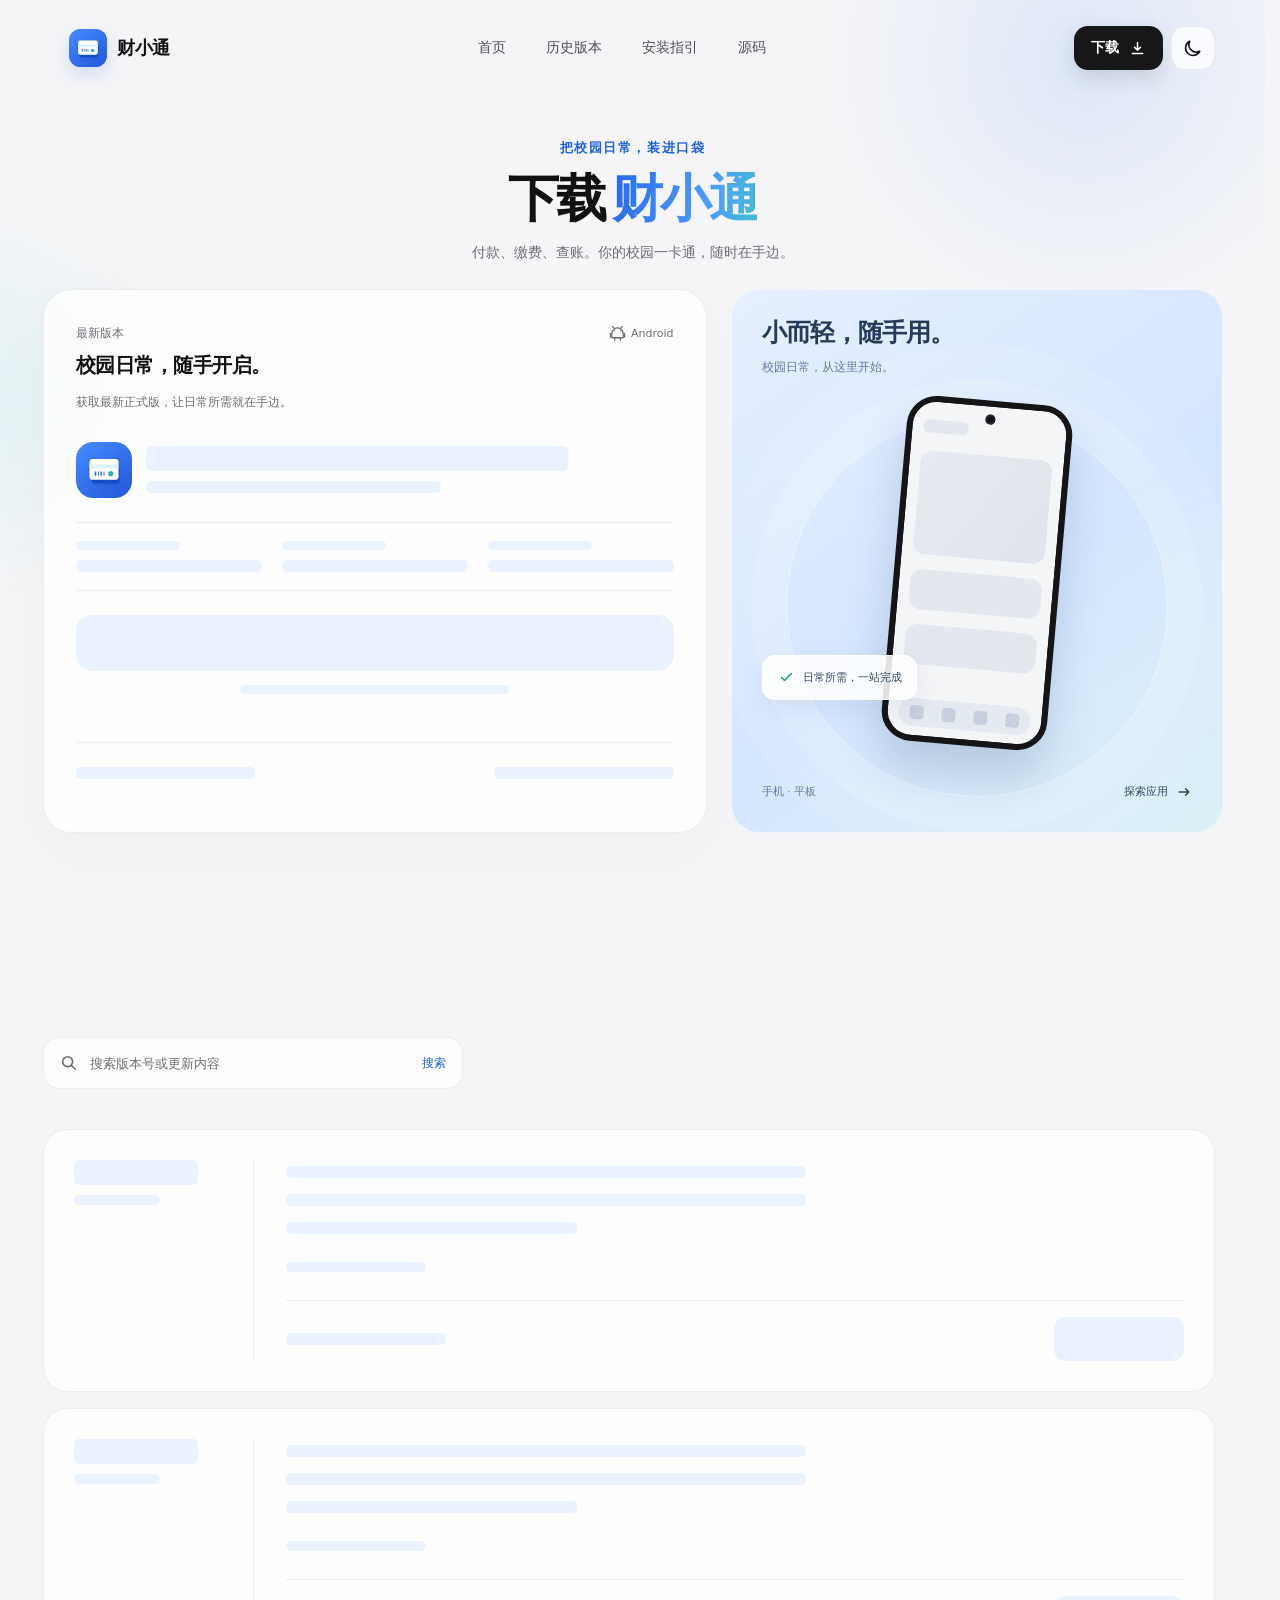
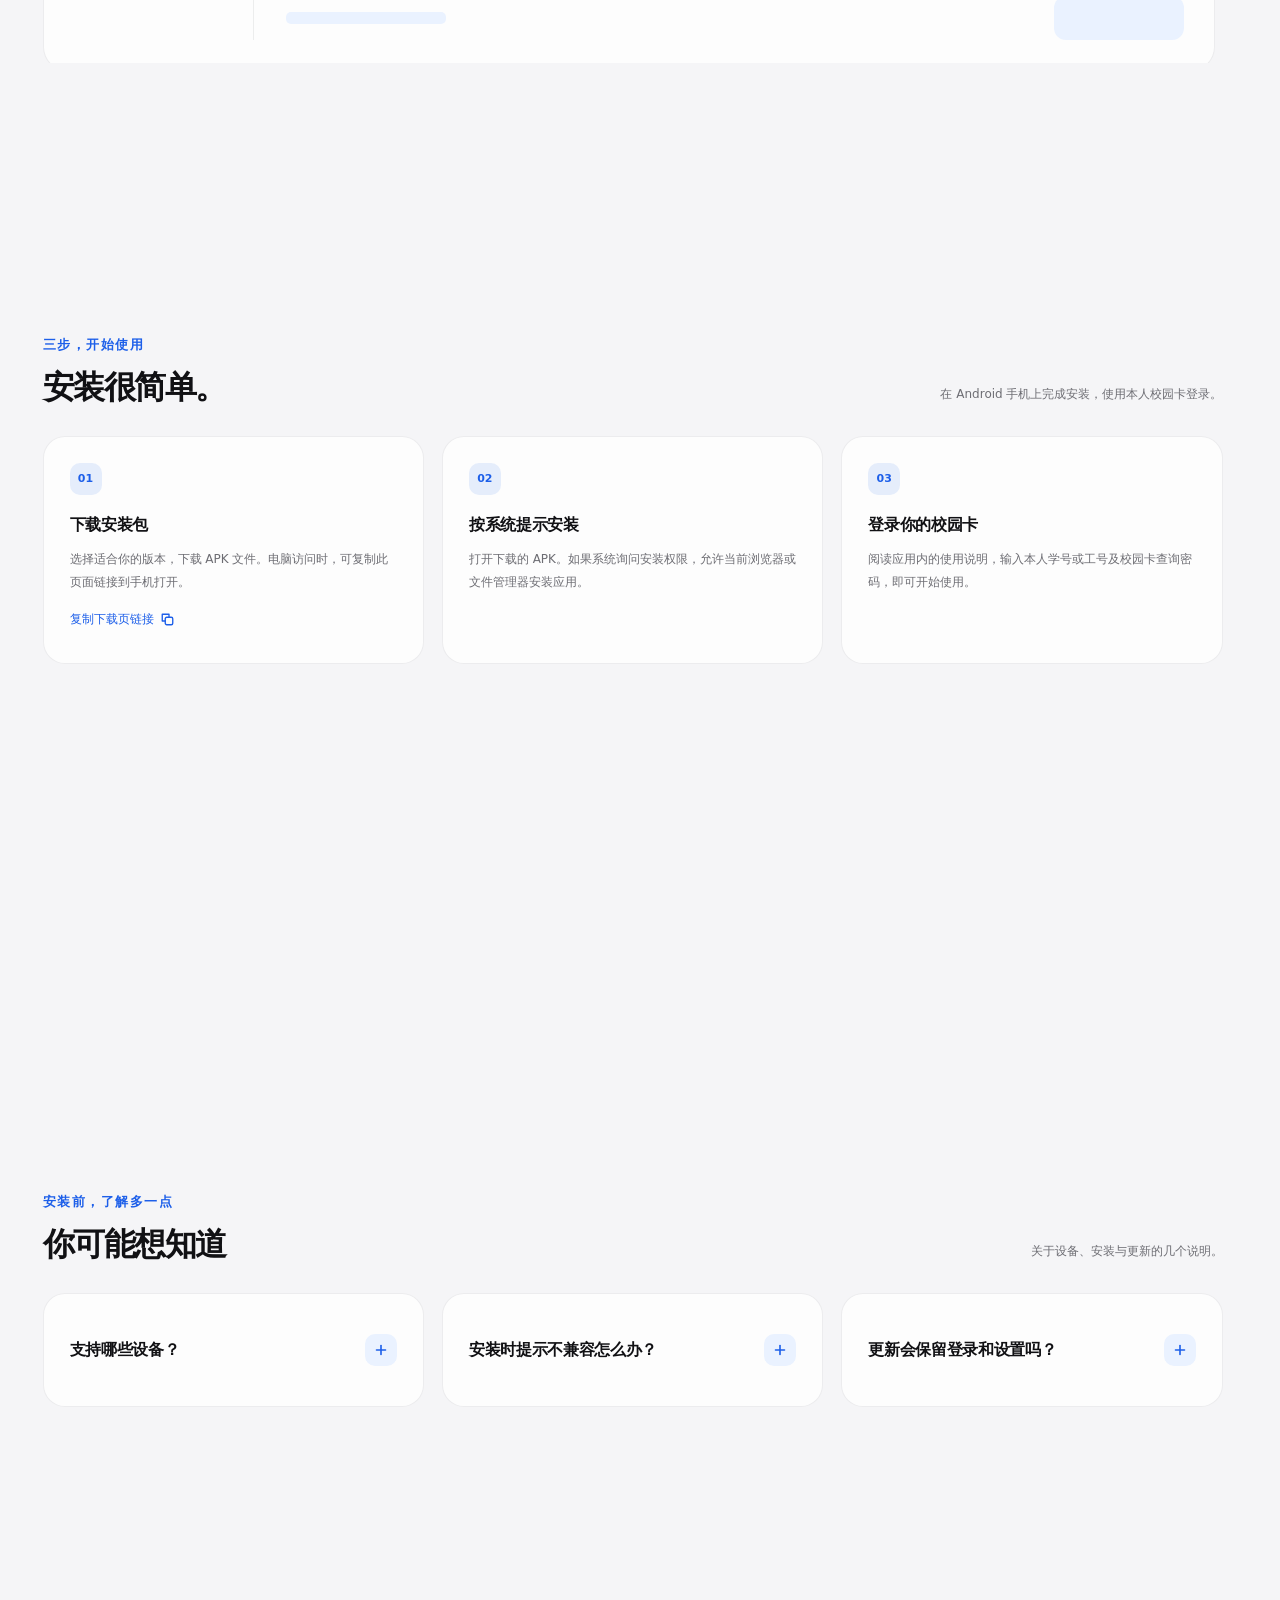
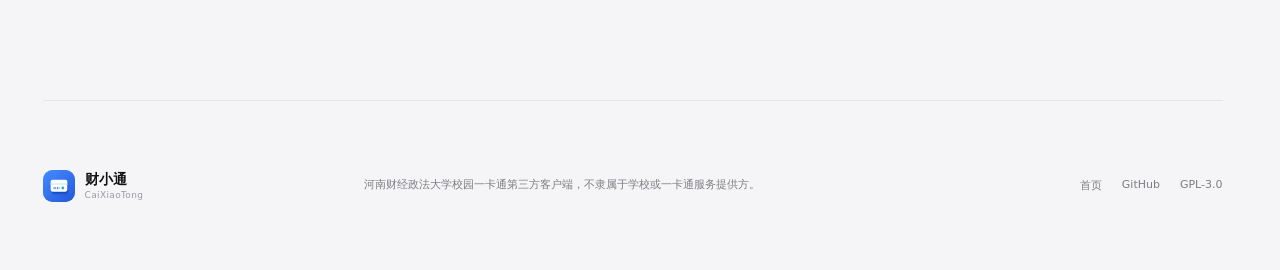
==== commit 39be5d41: "fix(website): 优化下载页模块翻页、骨架占位与更新说明交互" ====
--- a/download.html
+++ b/download.html
@@ -14,6 +14,7 @@
   <script src="media-ready.js" defer></script>
   <script src="script.js" defer></script>
   <script src="download.js" defer></script>
+  <script src="section-pager.js" defer></script>
 </head>
 <body class="download-page">
   <a class="skip-link" href="#main">跳到主要内容</a>
@@ -36,17 +37,21 @@
     </nav>
   </header>
   <main class="shell download-main" id="main">
+    <div class="download-start" data-page-section>
     <section class="download-intro" aria-labelledby="page-title">
       <span class="kicker reveal">把校园日常，装进口袋</span>
       <h1 class="reveal reveal--delay-1" id="page-title">下载<span>财小通</span></h1>
       <p class="reveal reveal--delay-2">付款、缴费、查账。你的校园一卡通，随时在手边。</p>
     </section>
     <section class="download-hero" id="latest" aria-label="最新版本下载">
-      <div class="release-card reveal reveal--delay-3">
+      <div class="release-card reveal reveal--delay-3" data-latest-panel aria-busy="true">
         <div class="release-card__heading"><div><span class="section-label">最新版本</span><h2>校园日常，随手开启。</h2></div><span class="platform-label"><svg viewBox="0 0 24 24" aria-hidden="true"><path d="m7 4-2-2m12 2 2-2M4 12a8 8 0 0 1 16 0v6H4zM8 18v3m8-3v3M2 12v5m20-5v5"/><path d="M8 8h.01M16 8h.01"/></svg>Android</span></div>
         <p class="release-intro">获取最新正式版，让日常所需就在手边。</p>
-        <div data-latest-state class="release-state" role="status"><span class="loading-dot" aria-hidden="true"></span>正在获取最新版本…</div>
-        <button class="button button--ghost" type="button" data-latest-retry hidden>重新获取</button>
+        <div data-latest-state class="release-state" aria-hidden="true" inert>
+          <div class="release-identity"><img src="assets/logo.svg" width="56" height="56" alt=""><div class="skeleton-identity"><span class="skeleton-line skeleton-line--title"></span><span class="skeleton-line skeleton-line--short"></span></div></div>
+          <div class="skeleton-meta"><div><span class="skeleton-line skeleton-line--short"></span><span class="skeleton-line"></span></div><div><span class="skeleton-line skeleton-line--short"></span><span class="skeleton-line"></span></div><div><span class="skeleton-line skeleton-line--short"></span><span class="skeleton-line"></span></div></div>
+          <div class="skeleton-line skeleton-button"></div><span class="skeleton-line skeleton-filename"></span><div class="skeleton-notes"><span class="skeleton-line skeleton-line--short"></span><span class="skeleton-line skeleton-line--short"></span></div>
+        </div>
         <div data-latest-content hidden>
           <div class="release-identity"><img src="assets/logo.svg" width="56" height="56" alt=""><div><h3>财小通 <span data-version></span></h3><p data-release-name></p></div><span class="release-badge" data-release-badge>正式版</span></div>
           <dl class="release-meta"><div><dt>更新日期</dt><dd data-published></dd></div><div><dt>系统要求</dt><dd data-system></dd></div><div><dt>安装包大小</dt><dd data-size></dd></div></dl>
@@ -55,9 +60,8 @@
           <p class="download-filename" data-filename></p>
           <p class="device-hint" data-device-hint hidden></p>
           <details class="package-details"><summary>安装包详情与校验</summary><dl class="package-meta"><div><dt>支持架构</dt><dd data-abis></dd></div><div><dt>应用包名</dt><dd data-package></dd></div><div><dt>SHA-256</dt><dd><code data-sha></code><button class="text-button" type="button" data-copy-sha>复制校验值</button></dd></div></dl></details>
-          <details class="latest-notes"><summary>本次更新了什么<span>查看更新说明<svg viewBox="0 0 20 20" aria-hidden="true"><path d="m6 8 4 4 4-4"/></svg></span></summary><div class="release-notes" data-latest-notes></div></details>
+          <div class="latest-notes"><span>本次更新了什么</span><button class="notes-link" type="button" data-latest-notes-open aria-haspopup="dialog" aria-controls="release-notes-dialog">查看更新说明<svg viewBox="0 0 20 20" aria-hidden="true"><path d="m8 5 5 5-5 5"/></svg></button></div>
         </div>
-        <noscript><p>请启用 JavaScript 以获取实时版本和安装包。</p></noscript>
       </div>
       <aside class="download-visual reveal reveal--delay-2" aria-label="财小通应用预览">
         <div class="download-visual__copy"><span>小而轻，随手用。</span><p>校园日常，从这里开始。</p></div>
@@ -65,18 +69,23 @@
         <div class="download-visual__footer"><span>手机 · 平板</span><a href="index.html#experience">探索应用<svg viewBox="0 0 20 20" aria-hidden="true"><path d="M4 10h12m-4-4 4 4-4 4"/></svg></a></div>
       </aside>
     </section>
-    <section class="history-section" id="history" aria-labelledby="history-title">
+    </div>
+    <section class="history-section" id="history" aria-labelledby="history-title" data-page-section>
       <div class="download-section-heading reveal"><div><span class="kicker">每一步，都在变得更好</span><h2 id="history-title">版本记录</h2></div><p>每次更新的变化，都在这里。</p></div>
       <form class="history-toolbar reveal reveal--delay-1" data-search-form role="search" aria-label="搜索历史版本"><div class="history-search"><svg viewBox="0 0 20 20" aria-hidden="true"><circle cx="8.5" cy="8.5" r="5.5"/><path d="m13 13 4 4"/></svg><input type="search" name="q" data-search maxlength="100" aria-label="搜索版本号或更新内容" placeholder="搜索版本号或更新内容" autocomplete="off"><button class="text-button" type="submit">搜索</button></div><span class="history-caption" data-history-total></span></form>
-      <p class="history-status" data-history-status role="status">正在获取版本记录…</p>
-      <div class="release-list" data-release-list aria-busy="true"></div>
-      <div class="history-actions"><button class="button button--ghost" type="button" data-history-retry hidden>重新获取</button><button class="button button--ghost" type="button" data-load-more hidden>加载更多版本<svg viewBox="0 0 20 20" aria-hidden="true"><path d="m6 8 4 4 4-4"/></svg></button></div>
+      <p class="history-status" data-history-status role="status"></p>
+      <div class="history-records" data-history-records tabindex="0" role="region" aria-label="正式版记录" aria-busy="true">
+        <div class="release-list" data-release-list></div>
+        <div class="release-list history-skeleton" data-history-skeleton aria-hidden="true" inert></div>
+        <div class="history-actions"><button class="button button--ghost" type="button" data-load-more hidden>加载更多版本<svg viewBox="0 0 20 20" aria-hidden="true"><path d="m6 8 4 4 4-4"/></svg></button></div>
+      </div>
+      <template id="history-skeleton-template"><article class="history-release"><div class="history-release__meta"><span class="skeleton-line skeleton-line--title"></span><span class="skeleton-line skeleton-line--short"></span></div><div class="history-release__content"><div class="skeleton-highlights"><span class="skeleton-line"></span><span class="skeleton-line"></span><span class="skeleton-line skeleton-line--short"></span></div><span class="skeleton-line skeleton-disclosure"></span><div class="history-assets history-asset"><span class="skeleton-line skeleton-line--short"></span><span class="skeleton-line skeleton-button"></span></div></div></article></template>
     </section>
-    <section class="install-section" id="install" aria-labelledby="install-title">
+    <section class="install-section" id="install" aria-labelledby="install-title" data-page-section>
       <div class="download-section-heading reveal"><div><span class="kicker">三步，开始使用</span><h2 id="install-title">安装很简单。</h2></div><p>在 Android 手机上完成安装，使用本人校园卡登录。</p></div>
       <div class="install-grid"><article class="reveal"><span class="step-number">01</span><h3>下载安装包</h3><p>选择适合你的版本，下载 APK 文件。电脑访问时，可复制此页面链接到手机打开。</p><button class="text-button" type="button" data-copy-page>复制下载页链接<svg viewBox="0 0 20 20" aria-hidden="true"><rect x="7" y="7" width="10" height="10" rx="2"/><path d="M12 7V3H3v9h4"/></svg></button></article><article class="reveal reveal--delay-1"><span class="step-number">02</span><h3>按系统提示安装</h3><p>打开下载的 APK。如果系统询问安装权限，允许当前浏览器或文件管理器安装应用。</p></article><article class="reveal reveal--delay-2"><span class="step-number">03</span><h3>登录你的校园卡</h3><p>阅读应用内的使用说明，输入本人学号或工号及校园卡查询密码，即可开始使用。</p></article></div>
     </section>
-    <section class="faq-section" aria-labelledby="faq-title">
+    <section class="faq-section" aria-labelledby="faq-title" data-page-section>
       <div class="download-section-heading reveal"><div><span class="kicker">安装前，了解多一点</span><h2 id="faq-title">你可能想知道</h2></div><p>关于设备、安装与更新的几个说明。</p></div>
       <div class="faq-list">
         <details><summary><span>支持哪些设备？</span><svg viewBox="0 0 20 20" aria-hidden="true"><path d="M5 10h10"/><path class="faq-plus" d="M10 5v10"/></svg></summary><p>财小通支持 Android 手机和平板。请确认设备满足下载卡片中的系统要求；iPhone 和 iPad 无法安装 APK。</p></details>
@@ -86,6 +95,10 @@
     </section>
     <p class="download-feedback" data-feedback role="status" aria-live="polite"></p>
   </main>
-  <footer class="footer shell"><div class="footer__brand"><span class="media-logo" style="--logo-size: 32px"><img data-media-image src="assets/logo.svg" width="32" height="32" alt=""></span><div><strong>财小通</strong><small>CaiXiaoTong</small></div></div><p>河南财经政法大学校园一卡通第三方客户端，不隶属于学校或一卡通服务提供方。</p><div class="footer__links"><a href="index.html">首页</a><a href="https://github.com/Mercury000/HUEL-yktwx">GitHub</a><a href="https://github.com/Mercury000/HUEL-yktwx/blob/main/LICENSE">GPL-3.0</a></div></footer>
+  <footer class="footer shell" data-page-section><div class="footer__brand"><span class="media-logo" style="--logo-size: 32px"><img data-media-image src="assets/logo.svg" width="32" height="32" alt=""></span><div><strong>财小通</strong><small>CaiXiaoTong</small></div></div><p>河南财经政法大学校园一卡通第三方客户端，不隶属于学校或一卡通服务提供方。</p><div class="footer__links"><a href="index.html">首页</a><a href="https://github.com/Mercury000/HUEL-yktwx">GitHub</a><a href="https://github.com/Mercury000/HUEL-yktwx/blob/main/LICENSE">GPL-3.0</a></div></footer>
+  <dialog class="notes-dialog" id="release-notes-dialog" aria-labelledby="notes-dialog-title">
+    <header class="notes-dialog__header"><div><span class="section-label">更新说明</span><h2 id="notes-dialog-title" data-notes-title></h2><p data-notes-date></p></div><button class="notes-dialog__close" type="button" data-notes-close aria-label="关闭更新说明" autofocus><svg viewBox="0 0 20 20" aria-hidden="true"><path d="m5 5 10 10M15 5 5 15"/></svg></button></header>
+    <div class="notes-dialog__body release-notes" data-notes-body tabindex="0" role="region" aria-label="更新内容"></div>
+  </dialog>
 </body>
 </html>
--- a/download.css
+++ b/download.css
@@ -9,17 +9,34 @@
 .download-intro > p { color: var(--muted); margin: 0; line-height: 1.8; font-size: 16px; }
 .download-hero { display: grid; grid-template-columns: 1.35fr 1fr; gap: 24px; align-items: stretch; }
 .release-card { display: flex; flex-direction: column; padding: 32px; background: var(--surface); border: 1px solid var(--line); border-radius: 28px; box-shadow: 0 18px 60px #26334e08; min-width: 0; }
-.release-card > [data-latest-content] { display: flex; flex-direction: column; flex: 1; }
+.release-card > [data-latest-content] { display: flex; flex-direction: column; }
 .release-card > .release-state { flex: 1; }
-.release-card > [data-latest-retry] { align-self: flex-start; }
 .release-card__heading { display: flex; justify-content: space-between; align-items: start; gap: 16px; }
 .section-label { font-size: 12px; color: var(--muted); }
 .release-card__heading h2 { font-size: 20px; line-height: 1.5; margin: 8px 0 24px; letter-spacing: -.025em; }
 .platform-label { display: inline-flex; align-items: center; gap: 5px; font-size: 11px; color: var(--muted); padding-top: 3px; white-space: nowrap; }
 .platform-label svg { width: 17px; height: 17px; }
 .release-intro { margin: -12px 0 28px; color: var(--muted); font-size: 12px; line-height: 1.8; }
-.release-state { min-height: 245px; display: flex; align-items: center; justify-content: center; gap: 10px; font-size: 14px; line-height: 1.8; color: var(--muted); text-align: center; }
-.loading-dot { width: 8px; height: 8px; background: var(--blue); border-radius: 50%; animation: download-pulse 1.4s ease-in-out infinite; }
+.release-state { display: flex; flex-direction: column; min-height: 350px; }
+.skeleton-line { display: block; width: 100%; height: 12px; border-radius: 5px; background: var(--download-accent); }
+.skeleton-line--title { width: 80%; height: 25px; margin-bottom: 10px; }
+.skeleton-line--short { width: 56%; }
+.skeleton-identity { flex: 1; }
+.skeleton-meta { display: grid; grid-template-columns: repeat(3, minmax(0, 1fr)); gap: 20px; border-block: 1px solid var(--line); padding-block: 18px; margin-bottom: 24px; }
+.skeleton-meta > div { display: grid; gap: 10px; }
+.skeleton-meta > div > .skeleton-line:first-child { height: 9px; }
+.skeleton-button { height: 56px; border-radius: 16px; }
+.skeleton-filename { width: 45%; height: 9px; margin: 14px auto 0; }
+.skeleton-notes { display: flex; justify-content: space-between; gap: 24px; border-top: 1px solid var(--line); padding-block: 24px 12px; margin-top: 48px; }
+.skeleton-notes .skeleton-line { width: 30%; }
+.skeleton-highlights { display: grid; gap: 16px; padding-block: 6px; max-width: 520px; }
+.skeleton-disclosure { height: 10px; width: 140px; margin-block: 22px 28px; }
+.history-skeleton .history-asset > .skeleton-button { width: 130px; height: 44px; border-radius: 12px; }
+.history-skeleton .history-asset > .skeleton-line--short { width: 160px; }
+.history-skeleton .history-release__meta > .skeleton-line--short { height: 10px; }
+.history-skeleton:not(:first-child) { margin-top: 16px; }
+.release-card > [data-latest-content], .history-release:not(.history-skeleton .history-release) { animation: download-data-in .35s ease-out both; }
+@keyframes download-data-in { from { opacity: 0; } to { opacity: 1; } }
 .release-identity { display: flex; align-items: center; gap: 14px; margin-bottom: 24px; }
 .release-identity > img { flex: 0 0 auto; border-radius: 17px; }
 .release-identity > div { min-width: 0; }
@@ -50,25 +67,26 @@
 .package-meta code { display: block; font-size: 11px; word-break: break-all; user-select: all; }
 .text-button { display: inline-flex; align-items: center; justify-content: center; gap: 6px; color: var(--blue-deep); min-height: 44px; padding: 0; border: 0; background: transparent; font-size: 12px !important; }
 .text-button svg { width: 15px; height: 15px; }
-.latest-notes { margin-top: auto; padding-top: 18px; border-top: 1px solid var(--line); }
-.latest-notes > summary { display: flex; justify-content: space-between; align-items: center; gap: 12px; font-size: 13px; font-weight: 650; list-style: none; }
-.latest-notes > summary span { display: inline-flex; align-items: center; gap: 5px; font-size: 11px; font-weight: 400; color: var(--muted); }
-.latest-notes svg { width: 16px; height: 16px; transition: transform .2s; }
-.latest-notes[open] svg { transform: rotate(180deg); }
+.latest-notes { display: flex; justify-content: space-between; align-items: center; gap: 12px; margin-top: 8px; padding-top: 12px; border-top: 1px solid var(--line); font-size: 13px; font-weight: 650; }
+.notes-link { display: inline-flex; align-items: center; gap: 7px; min-height: 44px; padding: 0; border: 0; background: transparent; color: var(--blue-deep); font-size: 12px !important; font-weight: 400; transition: color .16s; }
+.notes-link:hover { color: var(--ink); }
+.notes-link:active { color: var(--muted); }
+.notes-link:focus-visible { outline: 2px solid var(--line); outline-offset: 3px; border-radius: 5px; }
+.notes-link svg { width: 15px; height: 15px; }
+.history-notes-link { margin-top: 10px; }
 .release-notes { color: var(--muted); font-size: 12px; line-height: 1.9; overflow-wrap: anywhere; }
 .release-notes h3, .release-notes h4 { color: var(--ink); margin: 16px 0 8px; font-size: 14px; }
 .release-notes p { white-space: pre-wrap; margin: 10px 0; }
 .release-notes ul { padding-left: 20px; }
 .release-notes li + li { margin-top: 6px; }
 .release-notes pre { white-space: pre-wrap; background: var(--page); border-radius: 10px; padding: 12px; }
-.latest-notes .release-notes { max-height: 380px; overflow-y: auto; overscroll-behavior: contain; padding-right: 6px; }
 .download-visual { display: flex; flex-direction: column; position: relative; overflow: hidden; background: linear-gradient(145deg, #e6efff, #d5e6ff 55%, #dcf0f7); border: 1px solid #ffffff90; border-radius: 28px; padding: 32px 32px 22px; }
 .download-visual::before { content: ""; position: absolute; width: 380px; height: 380px; top: 125px; left: 50%; transform: translateX(-50%); border: 1px solid #ffffff8a; border-radius: 50%; box-shadow: 0 0 0 35px #ffffff20, 0 0 0 70px #ffffff16; }
 .download-visual__copy { position: relative; }
 .download-visual__copy > span { font-size: 25px; font-weight: 700; letter-spacing: -.04em; color: #263b59; }
 .download-visual__copy > p { font-size: 12px; color: #637a99; margin: 10px 0 0; }
 .download-phone-wrap { display: grid; flex: 1; place-items: center; position: relative; padding: 30px 0 34px; }
-.download-phone { width: 226px; border-width: 6px; border-radius: 36px; transform: rotate(5deg); box-shadow: 0 28px 46px #24416c30; }
+.download-phone { width: 166px; border-width: 6px; border-radius: 30px; transform: rotate(5deg); box-shadow: 0 28px 46px #24416c30; }
 .download-phone::before { border-radius: 30px; }
 .visual-chip { position: absolute; bottom: 70px; left: 0; display: flex; align-items: center; gap: 7px; color: #304461; font-size: 11px; padding: 12px 14px; background: #ffffffdf; border: 1px solid #ffffffee; border-radius: 13px; box-shadow: 0 8px 25px #24416c14; }
 .visual-chip svg { width: 19px; height: 19px; color: #32ad70; }
@@ -104,17 +122,7 @@
 .history-highlights li::before { content: ""; position: absolute; left: 0; top: .72em; width: 4px; height: 4px; border-radius: 50%; background: var(--blue); }
 .history-highlights li + li { margin-top: 7px; }
 .history-empty-notes { margin: 0; font-size: 13px; color: var(--muted); line-height: 1.8; }
-.history-notes { overflow: hidden; margin-top: 10px; }
-.history-notes > summary { width: fit-content; display: flex; align-items: center; gap: 8px; min-height: 44px; color: var(--blue-deep); font-size: 12px; list-style: none; }
-.history-notes > summary svg { width: 16px; height: 16px; transition: transform .25s; }
-.history-notes[open] > summary svg { transform: rotate(180deg); }
-.history-notes__open, .history-notes[open] .history-notes__closed { display: none; }
-.history-notes[open] .history-notes__open { display: inline; }
-.history-notes[data-history-expanded="false"] > summary svg { transform: none; }
-.history-notes[data-history-expanded="false"] .history-notes__closed { display: inline; }
-.history-notes[data-history-expanded="false"] .history-notes__open { display: none; }
-.history-notes .release-notes { max-height: 360px; overflow-y: auto; overscroll-behavior: contain; margin: 8px 0 18px; padding: 18px 22px; border-radius: 16px; background: var(--page); font-size: 13px; }
-.history-notes summary::-webkit-details-marker, .latest-notes summary::-webkit-details-marker, .package-details summary::-webkit-details-marker { display: none; }
+.package-details summary::-webkit-details-marker { display: none; }
 .history-assets { border-top: 1px solid var(--line); margin-top: 12px; padding-top: 16px; }
 .history-asset { display: flex; align-items: center; justify-content: space-between; gap: 16px; }
 .history-asset + .history-asset { margin-top: 14px; padding-top: 14px; border-top: 1px solid var(--line); }
@@ -147,6 +155,23 @@
 .faq-list p { font-size: 12px; line-height: 1.9; color: var(--muted); padding: 0 26px 26px; margin: 0; }
 .download-feedback { position: fixed; bottom: 24px; left: 50%; transform: translateX(-50%); z-index: 80; margin: 0; max-width: calc(100% - 32px); width: max-content; background: var(--ink); color: var(--page); border-radius: 14px; padding: 14px 20px; font-size: 12px; line-height: 1.7; box-shadow: 0 8px 32px #0002; }
 .download-feedback:empty { display: none; }
+html.is-notes-open, html.is-notes-open body { overflow: hidden; }
+.notes-dialog { width: min(680px, calc(100% - 48px)); max-width: none; max-height: min(760px, calc(100dvh - 80px)); margin: auto; padding: 0; border: 1px solid var(--line); border-radius: 24px; background: var(--page); color: var(--ink); overflow: hidden; box-shadow: 0 16px 60px #18213320; }
+.notes-dialog[open] { display: flex; flex-direction: column; animation: notes-arrive .16s ease-out; }
+.notes-dialog::backdrop { background: #10152224; }
+.notes-dialog__header { display: flex; justify-content: space-between; align-items: flex-start; gap: 20px; flex: 0 0 auto; padding: 26px 30px 22px; border-bottom: 1px solid var(--line); background: var(--page); }
+.notes-dialog__header h2 { margin: 8px 0; font-size: 25px; letter-spacing: -.04em; }
+.notes-dialog__header p { margin: 0; color: var(--muted); font-size: 12px; }
+.notes-dialog__close { display: grid; place-items: center; flex: 0 0 44px; width: 44px; height: 44px; padding: 0; border: 0; border-radius: 12px; background: transparent; color: var(--muted); transition: color .16s; }
+.notes-dialog__close:hover { color: var(--ink); }
+.notes-dialog__close:focus-visible, .notes-dialog__body:focus-visible { outline: 2px solid var(--line); outline-offset: -3px; }
+.notes-dialog__close svg { width: 20px; height: 20px; }
+.notes-dialog__body { min-height: 0; padding: 20px 30px 28px; overflow-y: auto; overscroll-behavior: contain; scrollbar-width: thin; font-size: 14px; }
+.notes-dialog__body > :first-child { margin-top: 0; }
+.notes-dialog__body > :last-child { margin-bottom: 0; }
+.notes-dialog__body li + li { margin-top: 12px; }
+[data-theme="dark"] .notes-dialog::backdrop { background: #0005; }
+@keyframes notes-arrive { from { opacity: 0; } to { opacity: 1; } }
 [data-theme="dark"] .download-page { --download-accent: #253954; }
 [data-theme="dark"] .download-intro h1 span { background-image: linear-gradient(105deg, #7aafff, #83beff 65%, #70d0db); }
 [data-theme="dark"] .download-visual { background: linear-gradient(145deg, #1d2b43, #243e60 55%, #223e4e); border-color: var(--line); }
@@ -154,12 +179,24 @@
 [data-theme="dark"] .download-visual__copy > span, [data-theme="dark"] .download-visual__footer a { color: #d4e4fc; }
 [data-theme="dark"] .download-visual__copy > p, [data-theme="dark"] .download-visual__footer { color: #a1b8d6; }
 [data-theme="dark"] .visual-chip { background: #263954ee; border-color: #ffffff16; color: #d4e4fc; }
-@keyframes download-pulse { 50% { opacity: .3; } }
+@media (min-width: 1101px) and (min-height: 700px) and (hover: hover) and (pointer: fine) {
+  .download-main { padding-top: 0; }
+  .download-start { min-height: 100svh; padding-block: 100px 28px; display: flex; flex-direction: column; justify-content: center; }
+  .download-intro { margin-bottom: 24px; }
+  .download-intro h1 { font-size: clamp(44px, 4vw, 56px); margin-block: 12px; }
+  .download-intro > p { font-size: 14px; }
+  .download-hero { gap: 24px; }
+  .download-phone { width: min(166px, calc((100svh - 360px) / 2.17)); }
+  .download-visual { padding: 26px 30px 18px; }
+  .download-phone-wrap { padding-block: 24px; }
+  .download-page .history-section, .download-page .install-section, .download-page .faq-section { min-height: calc(100svh - 100px); padding-block: 32px; display: flex; flex-direction: column; justify-content: center; }
+  .history-records { overflow-y: auto; max-height: calc(100svh - 350px); scrollbar-width: thin; scrollbar-color: var(--line) transparent; padding-right: 8px; }
+}
 @media (max-width: 980px) {
   .download-hero { grid-template-columns: 1.25fr 1fr; gap: 18px; }
   .release-card { padding: 24px; }
   .download-visual { padding: 28px 24px 18px; }
-  .download-phone { width: 200px; }
+  .download-phone { width: 166px; }
   .download-visual__copy > span { font-size: 22px; }
   .release-card__heading h2 { font-size: 18px; }
   .release-meta { gap: 8px; }
@@ -194,7 +231,9 @@
   .history-asset { flex-direction: column; align-items: stretch; gap: 14px; }
   .history-asset a { min-height: 46px; }
   .history-assets { margin-top: 10px; padding-top: 16px; }
-  .history-notes .release-notes { padding: 14px 16px; font-size: 12px; }
+  .history-skeleton .history-release__meta > .skeleton-line--title { width: 95px; margin: 0; }
+  .history-skeleton .history-release__meta > .skeleton-line--short { width: 65px; }
+  .history-skeleton .history-asset > .skeleton-button { width: 100%; height: 46px; }
   .install-grid { grid-template-columns: minmax(0, 1fr); gap: 12px; }
   .install-grid article { padding: 22px; }
   .install-grid h3 { margin-top: 14px; }
@@ -202,6 +241,10 @@
   .faq-list { grid-template-columns: minmax(0, 1fr); gap: 12px; }
   .faq-list summary { min-height: 88px; padding: 22px; font-size: 15px; }
   .faq-list p { padding: 0 22px 22px; }
+  .notes-dialog { width: calc(100% - 24px); max-height: calc(100dvh - 48px); border-radius: 22px; }
+  .notes-dialog__header { padding: 22px 22px 18px; }
+  .notes-dialog__header h2 { font-size: 23px; }
+  .notes-dialog__body { padding: 18px 22px 24px; font-size: 13px; }
 }
 @media (max-width: 360px) {
   .release-card { padding: 18px; }
@@ -213,4 +256,21 @@
   .history-search { width: 100%; }
   .download-primary { padding-inline: 16px; }
 }
-@media (prefers-reduced-motion: reduce) { .loading-dot { animation: none; } }
+@media (min-width: 1101px) and (min-height: 700px) and (max-height: 799px) and (hover: hover) and (pointer: fine) {
+  .download-start { padding-block: 88px 12px; }
+  .download-intro { margin-bottom: 16px; }
+  .download-intro h1 { font-size: 38px; margin-block: 8px; }
+  .download-intro > p { font-size: 13px; }
+  .release-card { padding: 20px; }
+  .release-card__heading h2 { margin-block: 4px 10px; font-size: 18px; }
+  .release-intro { margin-bottom: 14px; }
+  .release-identity { margin-bottom: 14px; }
+  .release-meta { padding-block: 12px; margin-bottom: 14px; }
+  .download-primary { min-height: 50px; }
+  .download-filename { margin-top: 8px; }
+  .package-details { margin-top: 8px; }
+  .latest-notes { margin-top: 4px; padding-top: 8px; }
+  .download-phone { width: min(156px, calc((100svh - 400px) / 2.17)); }
+  .release-state { min-height: 290px; }
+}
+@media (prefers-reduced-motion: reduce) { .notes-dialog[open], .release-card > [data-latest-content], .history-release { animation: none; } }
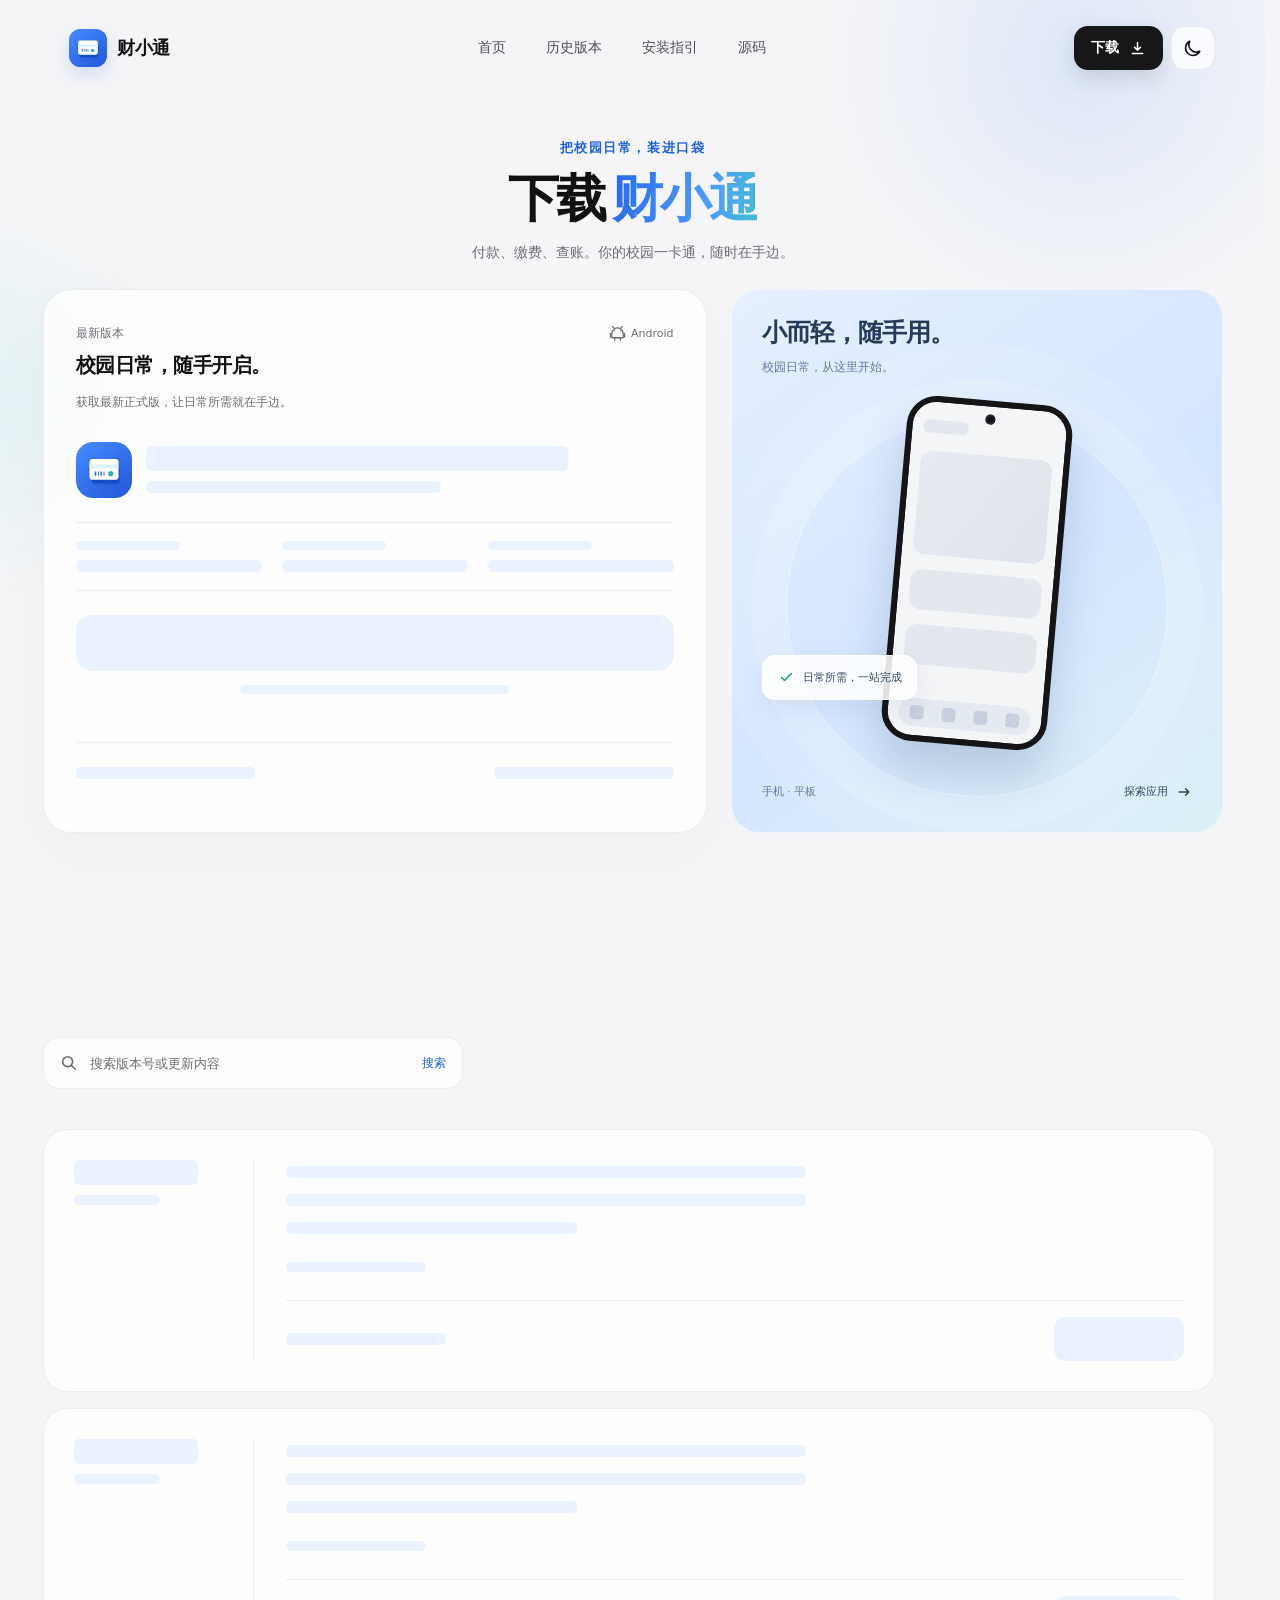
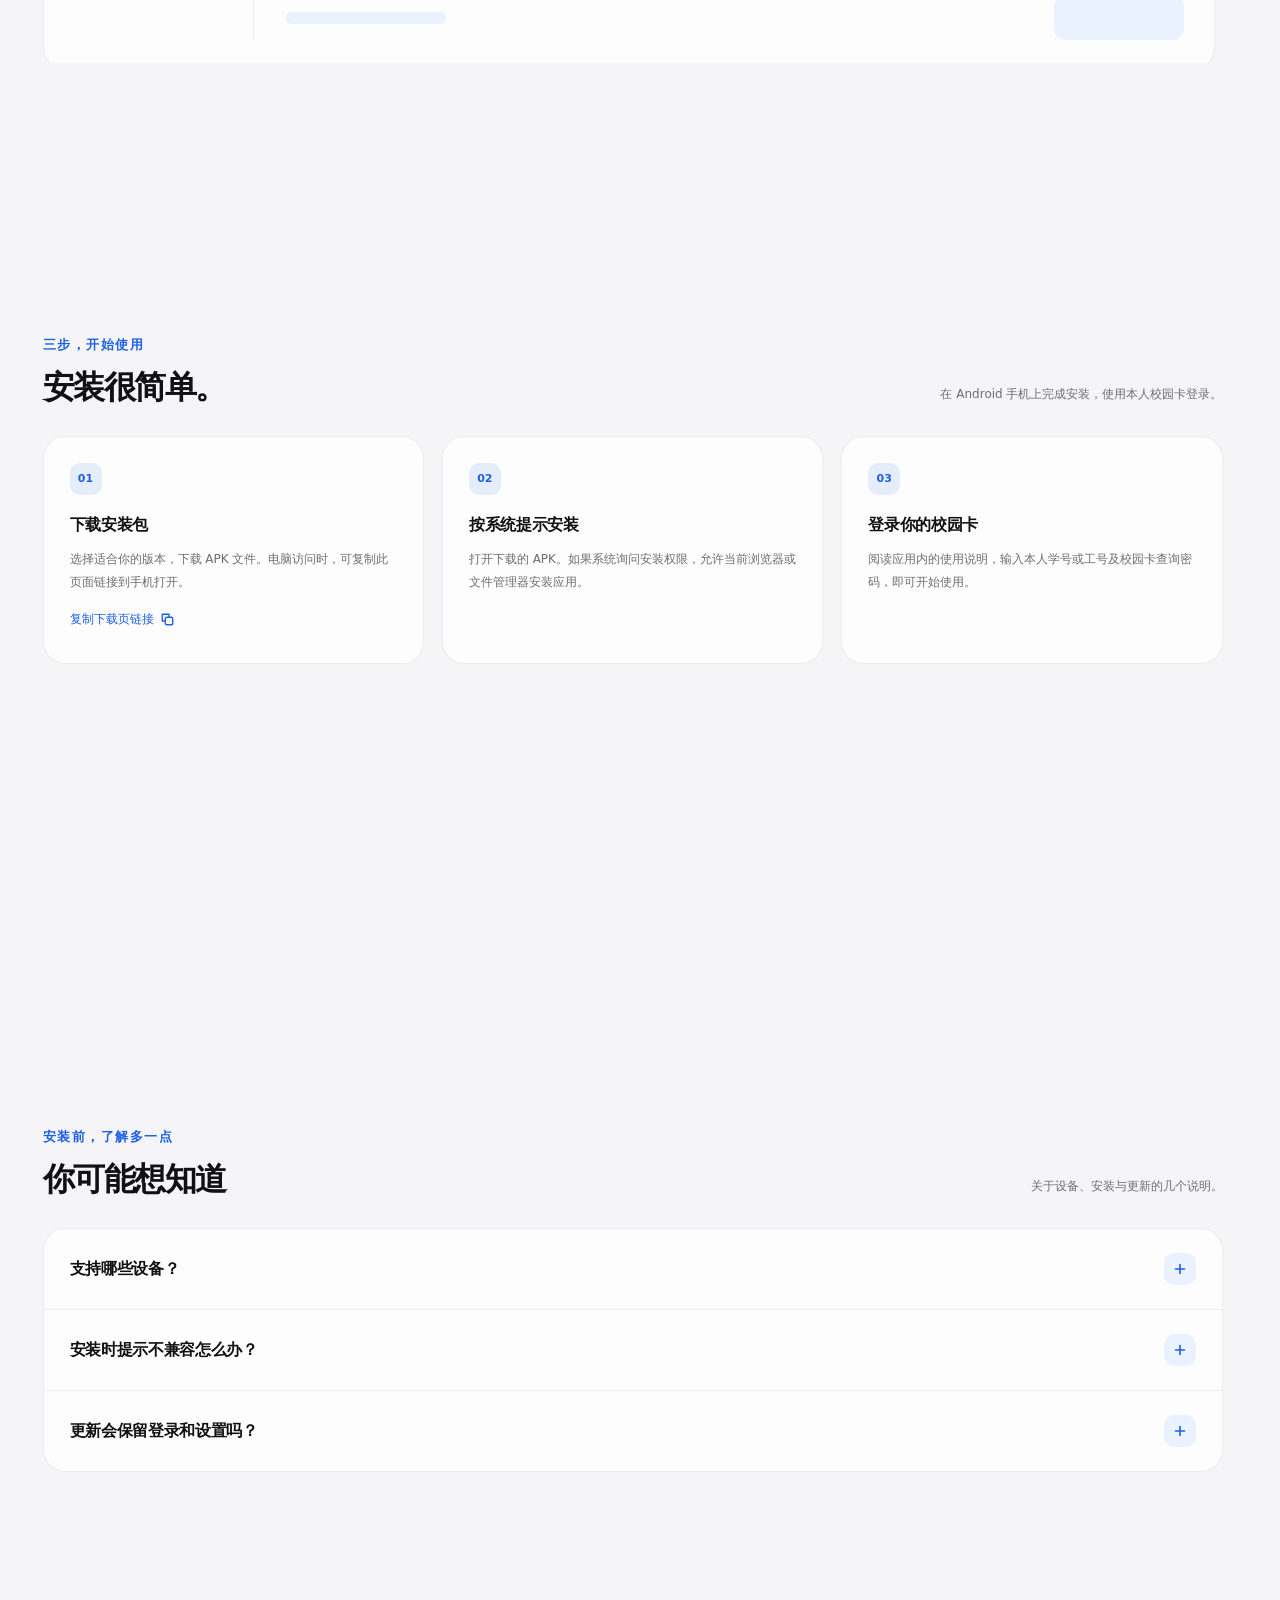
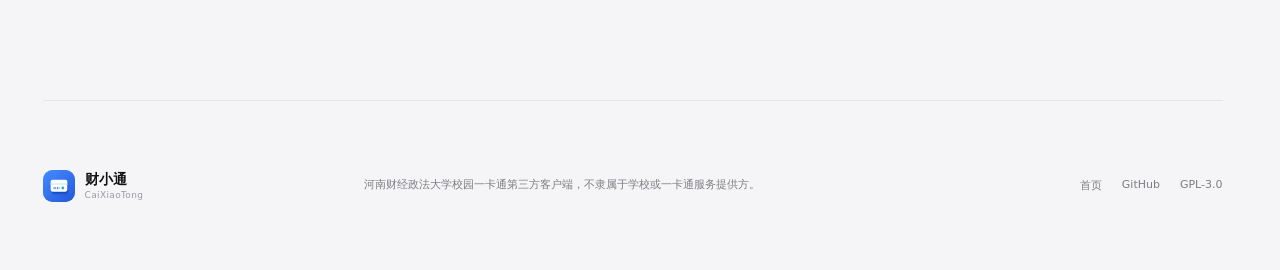
==== commit e082ecba: "fix(download): 统一详情弹窗与常见问题展开布局" ====
--- a/download.html
+++ b/download.html
@@ -5,7 +5,7 @@
   <meta name="viewport" content="width=device-width, initial-scale=1.0">
   <meta name="theme-color" content="#f5f5f7">
   <meta name="description" content="下载财小通 Android 客户端，查看最新版本、更新说明与历史安装包。">
-  <meta name="release-api" content="https://api.303889.xyz">
+  <meta name="release-api" content="">
   <title>下载财小通 · 校园生活，一触即达</title>
   <link rel="icon" href="assets/logo.svg" type="image/svg+xml">
   <script src="site-theme.js"></script>
@@ -59,7 +59,7 @@
           <a class="button button--primary download-primary" data-download-link><svg viewBox="0 0 24 24" aria-hidden="true"><path d="M12 3v12m0 0 4.5-4.5M12 15l-4.5-4.5M5 20h14"/></svg><span data-download-label>下载 Android 安装包</span><span class="download-primary__format">APK</span></a>
           <p class="download-filename" data-filename></p>
           <p class="device-hint" data-device-hint hidden></p>
-          <details class="package-details"><summary>安装包详情与校验</summary><dl class="package-meta"><div><dt>支持架构</dt><dd data-abis></dd></div><div><dt>应用包名</dt><dd data-package></dd></div><div><dt>SHA-256</dt><dd><code data-sha></code><button class="text-button" type="button" data-copy-sha>复制校验值</button></dd></div></dl></details>
+          <button class="notes-link package-link" type="button" data-package-open aria-haspopup="dialog" aria-controls="package-dialog">安装包详情与校验<svg viewBox="0 0 20 20" aria-hidden="true"><path d="m8 5 5 5-5 5"/></svg></button>
           <div class="latest-notes"><span>本次更新了什么</span><button class="notes-link" type="button" data-latest-notes-open aria-haspopup="dialog" aria-controls="release-notes-dialog">查看更新说明<svg viewBox="0 0 20 20" aria-hidden="true"><path d="m8 5 5 5-5 5"/></svg></button></div>
         </div>
       </div>
@@ -89,16 +89,22 @@
       <div class="download-section-heading reveal"><div><span class="kicker">安装前，了解多一点</span><h2 id="faq-title">你可能想知道</h2></div><p>关于设备、安装与更新的几个说明。</p></div>
       <div class="faq-list">
         <details><summary><span>支持哪些设备？</span><svg viewBox="0 0 20 20" aria-hidden="true"><path d="M5 10h10"/><path class="faq-plus" d="M10 5v10"/></svg></summary><p>财小通支持 Android 手机和平板。请确认设备满足下载卡片中的系统要求；iPhone 和 iPad 无法安装 APK。</p></details>
-        <details><summary><span>安装时提示不兼容怎么办？</span><svg viewBox="0 0 20 20" aria-hidden="true"><path d="M5 10h10"/><path class="faq-plus" d="M10 5v10"/></svg></summary><p>检查手机的 Android 版本是否达到安装包的系统要求。多个安装包时，也需要选择支持设备架构的文件。</p></details>
+        <details><summary><span>安装时提示不兼容怎么办？</span><svg viewBox="0 0 20 20" aria-hidden="true"><path d="M5 10h10"/><path class="faq-plus" d="M10 5v10"/></svg></summary><p>检查手机的 Android 版本是否达到安装包的系统要求。</p></details>
         <details><summary><span>更新会保留登录和设置吗？</span><svg viewBox="0 0 20 20" aria-hidden="true"><path d="M5 10h10"/><path class="faq-plus" d="M10 5v10"/></svg></summary><p>使用相同包名、相同签名的新版安装包覆盖安装，通常会保留应用数据。安装旧版本可能被系统阻止，建议优先使用最新版；卸载会清除本机应用数据。</p></details>
       </div>
     </section>
     <p class="download-feedback" data-feedback role="status" aria-live="polite"></p>
   </main>
   <footer class="footer shell" data-page-section><div class="footer__brand"><span class="media-logo" style="--logo-size: 32px"><img data-media-image src="assets/logo.svg" width="32" height="32" alt=""></span><div><strong>财小通</strong><small>CaiXiaoTong</small></div></div><p>河南财经政法大学校园一卡通第三方客户端，不隶属于学校或一卡通服务提供方。</p><div class="footer__links"><a href="index.html">首页</a><a href="https://github.com/Mercury000/HUEL-yktwx">GitHub</a><a href="https://github.com/Mercury000/HUEL-yktwx/blob/main/LICENSE">GPL-3.0</a></div></footer>
-  <dialog class="notes-dialog" id="release-notes-dialog" aria-labelledby="notes-dialog-title">
-    <header class="notes-dialog__header"><div><span class="section-label">更新说明</span><h2 id="notes-dialog-title" data-notes-title></h2><p data-notes-date></p></div><button class="notes-dialog__close" type="button" data-notes-close aria-label="关闭更新说明" autofocus><svg viewBox="0 0 20 20" aria-hidden="true"><path d="m5 5 10 10M15 5 5 15"/></svg></button></header>
-    <div class="notes-dialog__body release-notes" data-notes-body tabindex="0" role="region" aria-label="更新内容"></div>
+  <dialog class="download-dialog" id="release-notes-dialog" aria-labelledby="notes-dialog-title">
+    <header class="download-dialog__header"><div><span class="section-label">更新说明</span><h2 id="notes-dialog-title" data-notes-title></h2><p data-notes-date></p></div><button class="download-dialog__close" type="button" data-dialog-close aria-label="关闭更新说明" autofocus><svg viewBox="0 0 20 20" aria-hidden="true"><path d="m5 5 10 10M15 5 5 15"/></svg></button></header>
+    <div class="download-dialog__body release-notes" data-notes-body tabindex="0" role="region" aria-label="更新内容"></div>
+  </dialog>
+  <dialog class="download-dialog" id="package-dialog" aria-labelledby="package-dialog-title">
+    <header class="download-dialog__header"><div><span class="section-label">安装包详情与校验</span><h2 id="package-dialog-title" data-package-title></h2><p data-package-filename></p></div><button class="download-dialog__close" type="button" data-dialog-close aria-label="关闭安装包详情" autofocus><svg viewBox="0 0 20 20" aria-hidden="true"><path d="m5 5 10 10M15 5 5 15"/></svg></button></header>
+    <div class="download-dialog__body" tabindex="0" role="region" aria-label="安装包信息">
+      <dl class="package-meta"><div><dt>更新日期</dt><dd data-package-date></dd></div><div><dt>安装包大小</dt><dd data-package-size></dd></div><div><dt>系统要求</dt><dd data-package-system></dd></div><div><dt>应用包名</dt><dd data-package-name></dd></div><div class="package-checksum"><dt>SHA-256</dt><dd><code data-package-sha></code><button class="text-button" type="button" data-copy-sha>复制校验值</button><p class="package-copy-state" data-package-copy-state role="status" aria-live="polite"></p></dd></div></dl>
+    </div>
   </dialog>
 </body>
 </html>
--- a/download.css
+++ b/download.css
@@ -55,16 +55,17 @@
 .download-primary__format { margin-left: auto; border-left: 1px solid #ffffff40; padding-left: 14px; font-size: 11px; font-weight: 450; }
 .download-filename { margin: 12px 0 0; text-align: center; color: var(--muted); font-size: 10px; overflow-wrap: anywhere; line-height: 1.7; }
 .device-hint { font-size: 12px; color: var(--muted); line-height: 1.8; padding: 12px 14px; background: var(--download-accent); border-radius: 12px; }
-.package-details { margin-top: 12px; }
+.package-link { align-self:center; margin-top:8px; }
 .download-page summary { cursor: pointer; min-height: 44px; }
-.package-details > summary { text-align: center; font-size: 11px; color: var(--muted); padding: 14px 0; list-style: none; }
-.package-details > summary::after { content: " +"; }
-.package-details[open] > summary::after { content: " −"; }
-.package-meta { font-size: 11px; margin: 4px 0 20px; padding: 16px; background: var(--page); border-radius: 14px; }
-.package-meta > div + div { margin-top: 13px; }
-.package-meta dt { color: var(--muted); }
-.package-meta dd { margin: 5px 0 0; line-height: 1.8; overflow-wrap: anywhere; }
-.package-meta code { display: block; font-size: 11px; word-break: break-all; user-select: all; }
+.package-meta { display:grid; grid-template-columns:repeat(2,minmax(0,1fr)); gap:24px; margin:0; }
+.package-meta > div { min-width:0; }
+.package-meta dt { color:var(--muted); font-size:12px; }
+.package-meta dd { margin:8px 0 0; font-size:14px; line-height:1.8; overflow-wrap:anywhere; }
+.package-meta .package-checksum { grid-column:1/-1; padding-top:20px; border-top:1px solid var(--line); }
+.package-meta code { display:block; padding:14px 16px; border:1px solid var(--line); border-radius:12px; background:var(--surface); font-size:12px; line-height:1.9; word-break:break-all; user-select:all; }
+.package-copy-state { margin:0; font-size:12px; color:var(--blue-deep); }
+.package-copy-state:empty { display:none; }
+.history-package-link { margin-top:4px; min-height:36px; }
 .text-button { display: inline-flex; align-items: center; justify-content: center; gap: 6px; color: var(--blue-deep); min-height: 44px; padding: 0; border: 0; background: transparent; font-size: 12px !important; }
 .text-button svg { width: 15px; height: 15px; }
 .latest-notes { display: flex; justify-content: space-between; align-items: center; gap: 12px; margin-top: 8px; padding-top: 12px; border-top: 1px solid var(--line); font-size: 13px; font-weight: 650; }
@@ -122,7 +123,6 @@
 .history-highlights li::before { content: ""; position: absolute; left: 0; top: .72em; width: 4px; height: 4px; border-radius: 50%; background: var(--blue); }
 .history-highlights li + li { margin-top: 7px; }
 .history-empty-notes { margin: 0; font-size: 13px; color: var(--muted); line-height: 1.8; }
-.package-details summary::-webkit-details-marker { display: none; }
 .history-assets { border-top: 1px solid var(--line); margin-top: 12px; padding-top: 16px; }
 .history-asset { display: flex; align-items: center; justify-content: space-between; gap: 16px; }
 .history-asset + .history-asset { margin-top: 14px; padding-top: 14px; border-top: 1px solid var(--line); }
@@ -142,9 +142,10 @@
 .install-grid p { margin: 0; color: var(--muted); font-size: 12px; line-height: 1.9; }
 .install-grid .text-button { align-self: flex-start; margin-top: auto; padding-top: 8px; }
 .faq-section { padding: 72px 0 64px; }
-.faq-list { display: grid; grid-template-columns: repeat(3, minmax(0, 1fr)); align-items: start; gap: 18px; }
-.faq-list details { min-width: 0; overflow: hidden; background: var(--surface); border: 1px solid var(--line); border-radius: 22px; }
-.faq-list summary { display: flex; align-items: center; justify-content: space-between; gap: 16px; min-height: 112px; padding: 26px; font-size: 16px; font-weight: 600; letter-spacing: -.02em; line-height: 1.7; list-style: none; }
+.faq-list { overflow:hidden; background:var(--surface); border:1px solid var(--line); border-radius:22px; }
+.faq-list details { min-width:0; overflow:hidden; }
+.faq-list details + details { border-top:1px solid var(--line); }
+.faq-list summary { display: flex; align-items: center; justify-content: space-between; gap: 16px; min-height: 80px; padding: 20px 26px; font-size: 16px; font-weight: 600; letter-spacing: -.02em; line-height: 1.7; list-style: none; }
 .faq-list summary::-webkit-details-marker { display: none; }
 .faq-list summary svg { flex: 0 0 32px; width: 32px; height: 32px; padding: 7px; border-radius: 10px; background: var(--download-accent); color: var(--blue-deep); }
 .faq-list summary:hover svg { background: var(--page); }
@@ -155,23 +156,25 @@
 .faq-list p { font-size: 12px; line-height: 1.9; color: var(--muted); padding: 0 26px 26px; margin: 0; }
 .download-feedback { position: fixed; bottom: 24px; left: 50%; transform: translateX(-50%); z-index: 80; margin: 0; max-width: calc(100% - 32px); width: max-content; background: var(--ink); color: var(--page); border-radius: 14px; padding: 14px 20px; font-size: 12px; line-height: 1.7; box-shadow: 0 8px 32px #0002; }
 .download-feedback:empty { display: none; }
-html.is-notes-open, html.is-notes-open body { overflow: hidden; }
-.notes-dialog { width: min(680px, calc(100% - 48px)); max-width: none; max-height: min(760px, calc(100dvh - 80px)); margin: auto; padding: 0; border: 1px solid var(--line); border-radius: 24px; background: var(--page); color: var(--ink); overflow: hidden; box-shadow: 0 16px 60px #18213320; }
-.notes-dialog[open] { display: flex; flex-direction: column; animation: notes-arrive .16s ease-out; }
-.notes-dialog::backdrop { background: #10152224; }
-.notes-dialog__header { display: flex; justify-content: space-between; align-items: flex-start; gap: 20px; flex: 0 0 auto; padding: 26px 30px 22px; border-bottom: 1px solid var(--line); background: var(--page); }
-.notes-dialog__header h2 { margin: 8px 0; font-size: 25px; letter-spacing: -.04em; }
-.notes-dialog__header p { margin: 0; color: var(--muted); font-size: 12px; }
-.notes-dialog__close { display: grid; place-items: center; flex: 0 0 44px; width: 44px; height: 44px; padding: 0; border: 0; border-radius: 12px; background: transparent; color: var(--muted); transition: color .16s; }
-.notes-dialog__close:hover { color: var(--ink); }
-.notes-dialog__close:focus-visible, .notes-dialog__body:focus-visible { outline: 2px solid var(--line); outline-offset: -3px; }
-.notes-dialog__close svg { width: 20px; height: 20px; }
-.notes-dialog__body { min-height: 0; padding: 20px 30px 28px; overflow-y: auto; overscroll-behavior: contain; scrollbar-width: thin; font-size: 14px; }
-.notes-dialog__body > :first-child { margin-top: 0; }
-.notes-dialog__body > :last-child { margin-bottom: 0; }
-.notes-dialog__body li + li { margin-top: 12px; }
-[data-theme="dark"] .notes-dialog::backdrop { background: #0005; }
-@keyframes notes-arrive { from { opacity: 0; } to { opacity: 1; } }
+html.is-download-dialog-open, html.is-download-dialog-open body { overflow: hidden; }
+.download-dialog { width: min(680px, calc(100% - 48px)); max-width: none; max-height: min(760px, calc(100dvh - 80px)); margin: auto; padding: 0; border: 1px solid var(--line); border-radius: 24px; background: var(--page); color: var(--ink); overflow: hidden; box-shadow: 0 16px 60px #18213320; }
+.download-dialog[open] { display: flex; flex-direction: column; animation: notes-arrive .16s ease-out; }
+.download-dialog::backdrop { background: #10152224; }
+.download-dialog__header { display: flex; justify-content: space-between; align-items: flex-start; gap: 20px; flex: 0 0 auto; padding: 26px 30px 22px; border-bottom: 1px solid var(--line); background: var(--page); }
+.download-dialog__header > div { min-width:0; }
+.download-dialog__header h2 { margin: 8px 0; font-size: 25px; letter-spacing: -.04em; overflow-wrap:anywhere; }
+.download-dialog__header p { margin: 0; color: var(--muted); font-size: 12px; overflow-wrap:anywhere; line-height:1.8; }
+.download-dialog__close { display: grid; place-items: center; flex: 0 0 44px; width: 44px; height: 44px; padding: 0; border: 1px solid var(--line); border-radius: 14px; background:var(--surface); color:var(--muted); transition:color .16s,background .16s,transform .2s; }
+.download-dialog__close:hover { color:var(--ink); background:var(--download-accent); }
+.download-dialog__close:active { transform:scale(.95); }
+.download-dialog__close:focus-visible, .download-dialog__body:focus-visible { outline: 2px solid var(--line); outline-offset: -3px; }
+.download-dialog__close svg { width: 20px; height: 20px; }
+.download-dialog__body { min-height: 0; padding: 20px 30px 28px; overflow-y: auto; overscroll-behavior: contain; scrollbar-width: thin; font-size: 14px; }
+.download-dialog__body > :first-child { margin-top: 0; }
+.download-dialog__body > :last-child { margin-bottom: 0; }
+.download-dialog__body li + li { margin-top: 12px; }
+[data-theme="dark"] .download-dialog::backdrop { background: #0005; }
+@keyframes notes-arrive { from { opacity:0; transform:translateY(12px) scale(.98); } to { opacity:1; transform:none; } }
 [data-theme="dark"] .download-page { --download-accent: #253954; }
 [data-theme="dark"] .download-intro h1 span { background-image: linear-gradient(105deg, #7aafff, #83beff 65%, #70d0db); }
 [data-theme="dark"] .download-visual { background: linear-gradient(145deg, #1d2b43, #243e60 55%, #223e4e); border-color: var(--line); }
@@ -238,13 +241,12 @@
   .install-grid article { padding: 22px; }
   .install-grid h3 { margin-top: 14px; }
   .faq-section { padding: 48px 0; }
-  .faq-list { grid-template-columns: minmax(0, 1fr); gap: 12px; }
   .faq-list summary { min-height: 88px; padding: 22px; font-size: 15px; }
   .faq-list p { padding: 0 22px 22px; }
-  .notes-dialog { width: calc(100% - 24px); max-height: calc(100dvh - 48px); border-radius: 22px; }
-  .notes-dialog__header { padding: 22px 22px 18px; }
-  .notes-dialog__header h2 { font-size: 23px; }
-  .notes-dialog__body { padding: 18px 22px 24px; font-size: 13px; }
+  .download-dialog { width: calc(100% - 24px); max-height: calc(100dvh - 48px); border-radius: 22px; }
+  .download-dialog__header { padding: 22px 22px 18px; }
+  .download-dialog__header h2 { font-size: 23px; }
+  .download-dialog__body { padding: 18px 22px 24px; font-size: 13px; }
 }
 @media (max-width: 360px) {
   .release-card { padding: 18px; }
@@ -268,9 +270,9 @@
   .release-meta { padding-block: 12px; margin-bottom: 14px; }
   .download-primary { min-height: 50px; }
   .download-filename { margin-top: 8px; }
-  .package-details { margin-top: 8px; }
+  .package-link { margin-top:8px; }
   .latest-notes { margin-top: 4px; padding-top: 8px; }
   .download-phone { width: min(156px, calc((100svh - 400px) / 2.17)); }
   .release-state { min-height: 290px; }
 }
-@media (prefers-reduced-motion: reduce) { .notes-dialog[open], .release-card > [data-latest-content], .history-release { animation: none; } }
+@media (prefers-reduced-motion: reduce) { .download-dialog[open], .release-card > [data-latest-content], .history-release { animation: none; } }
